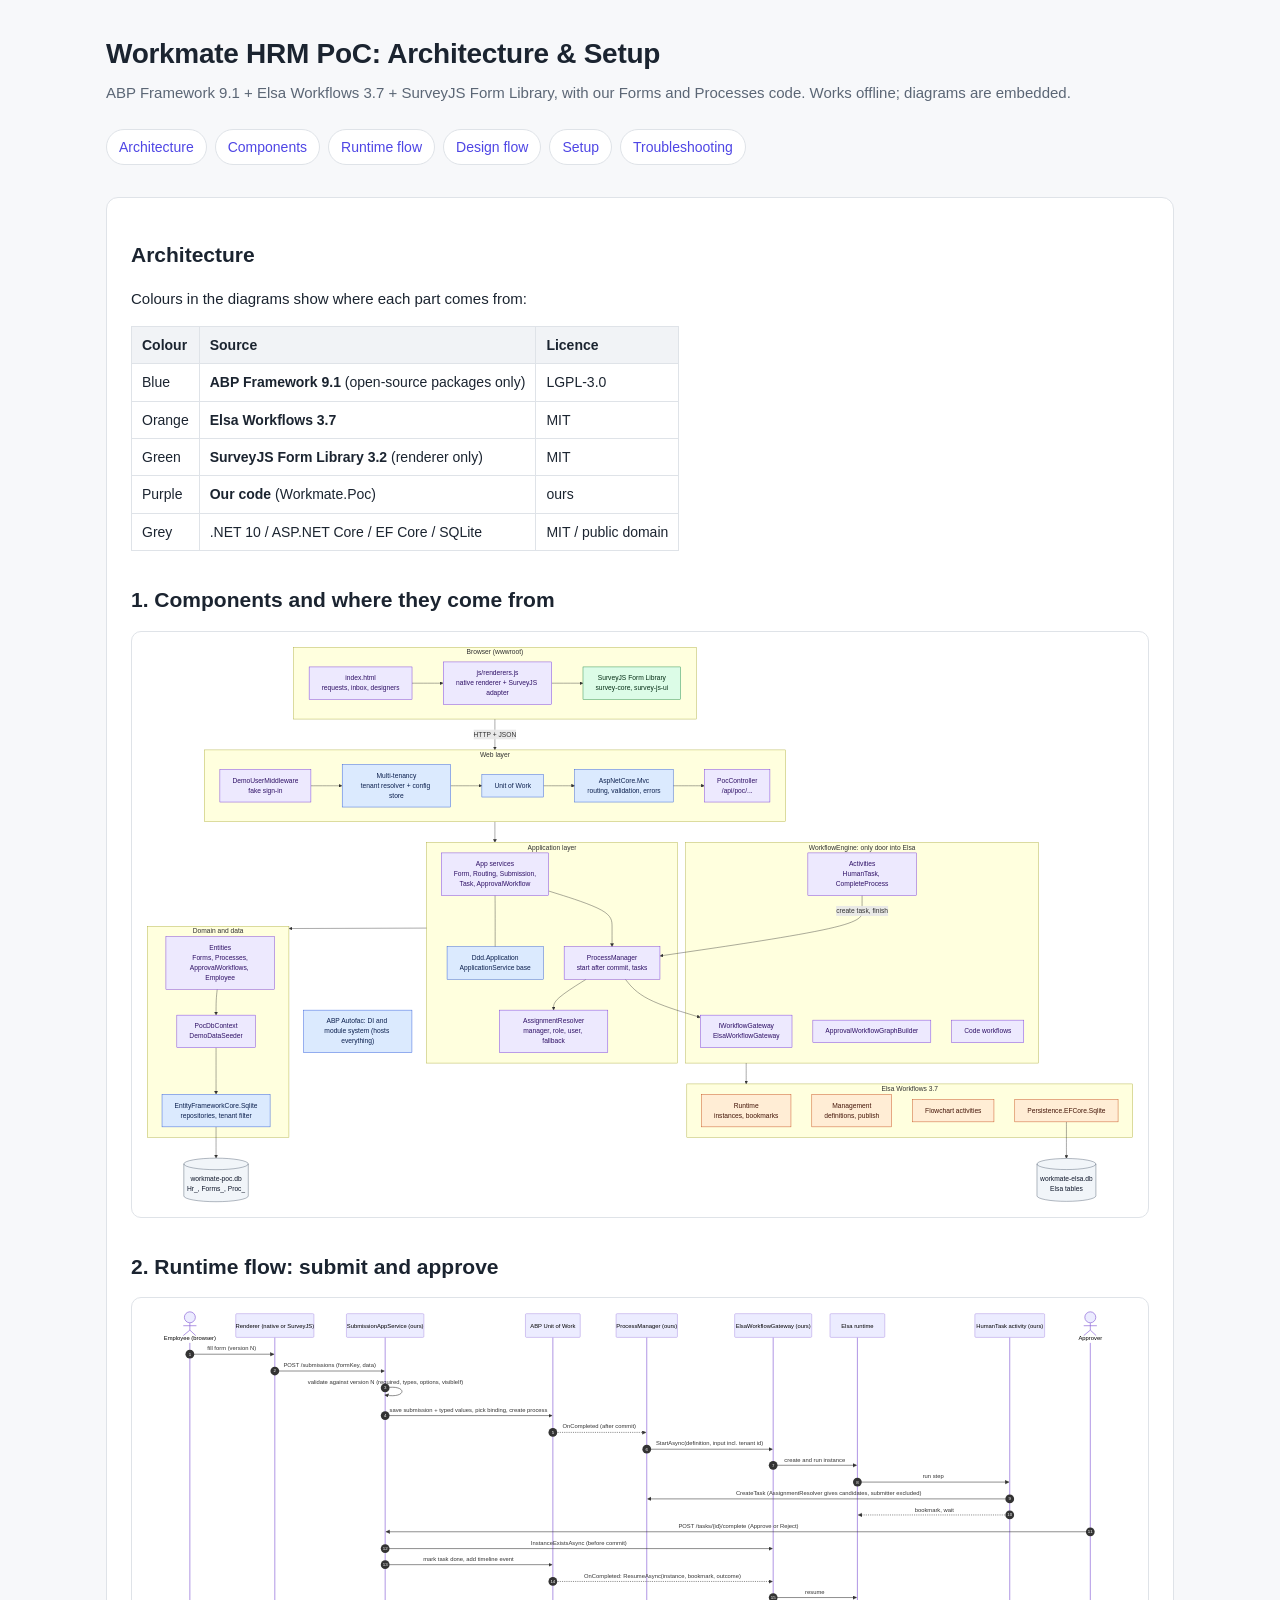
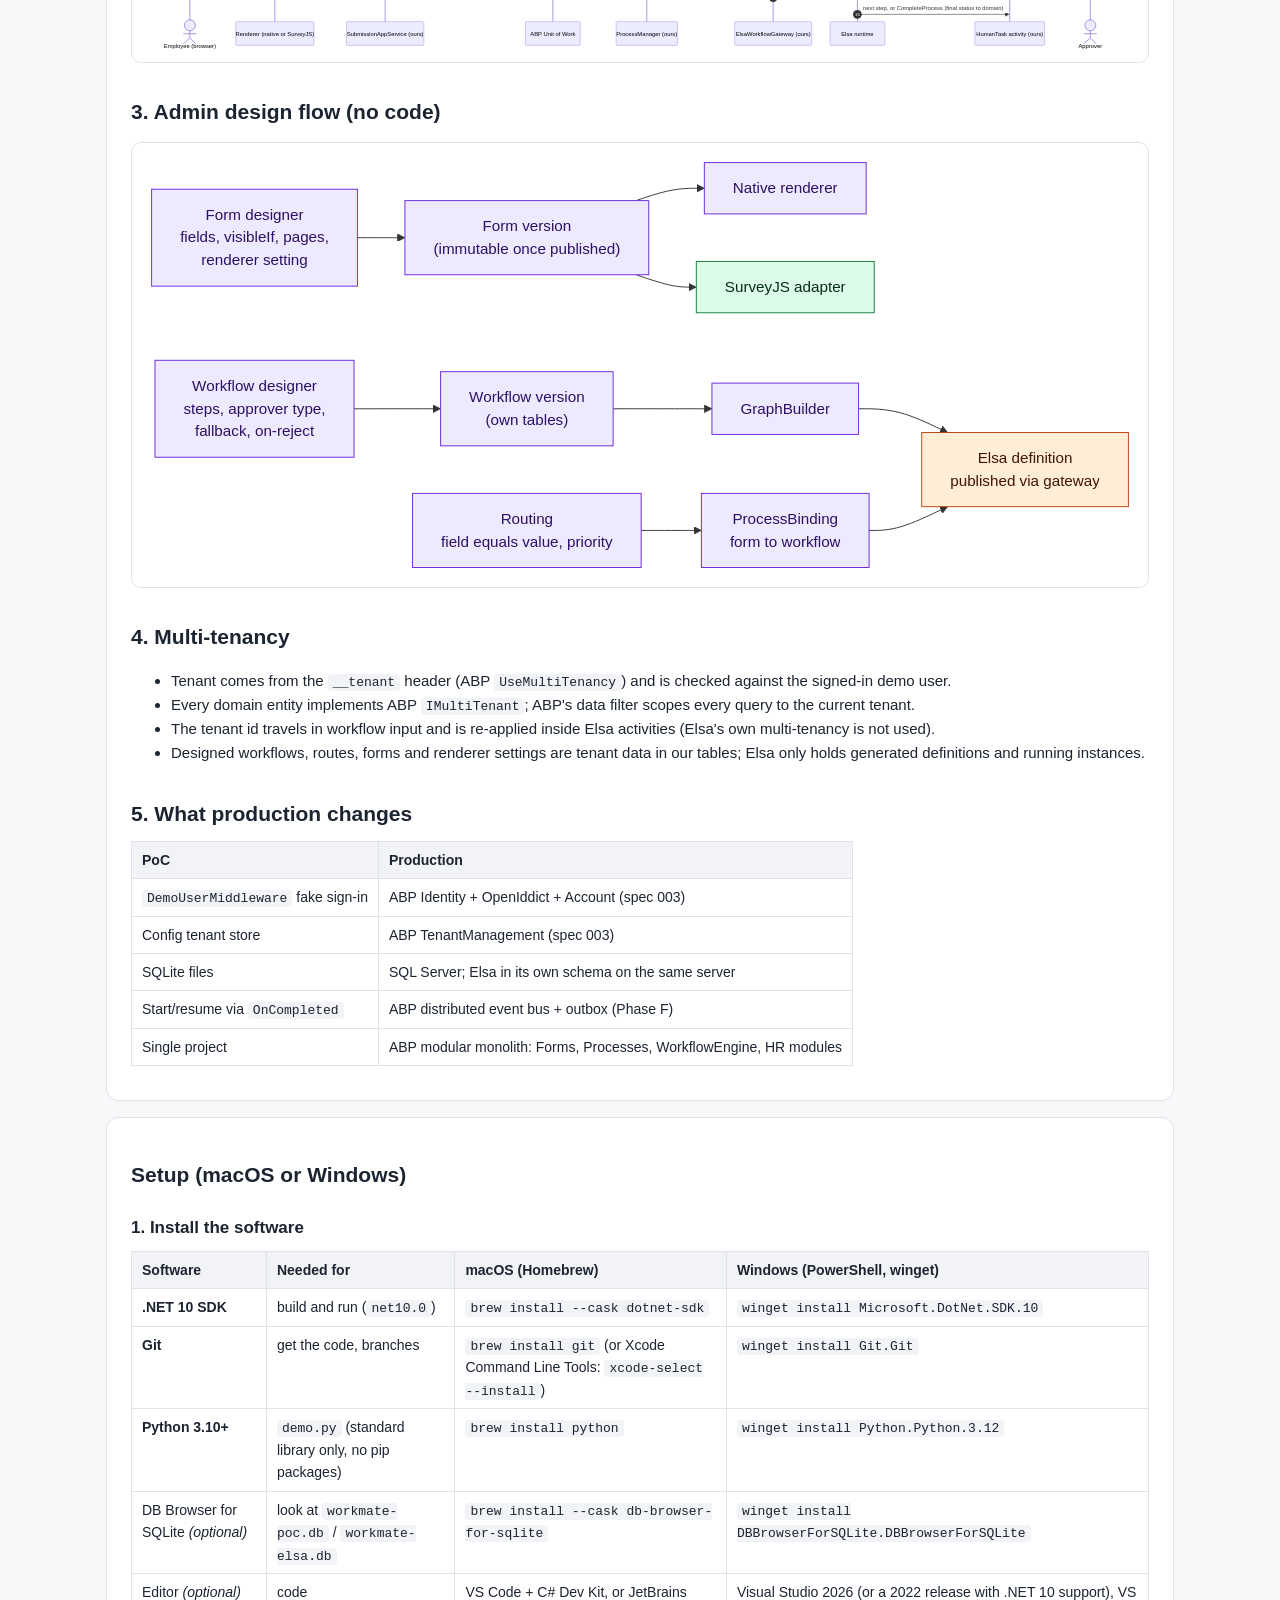
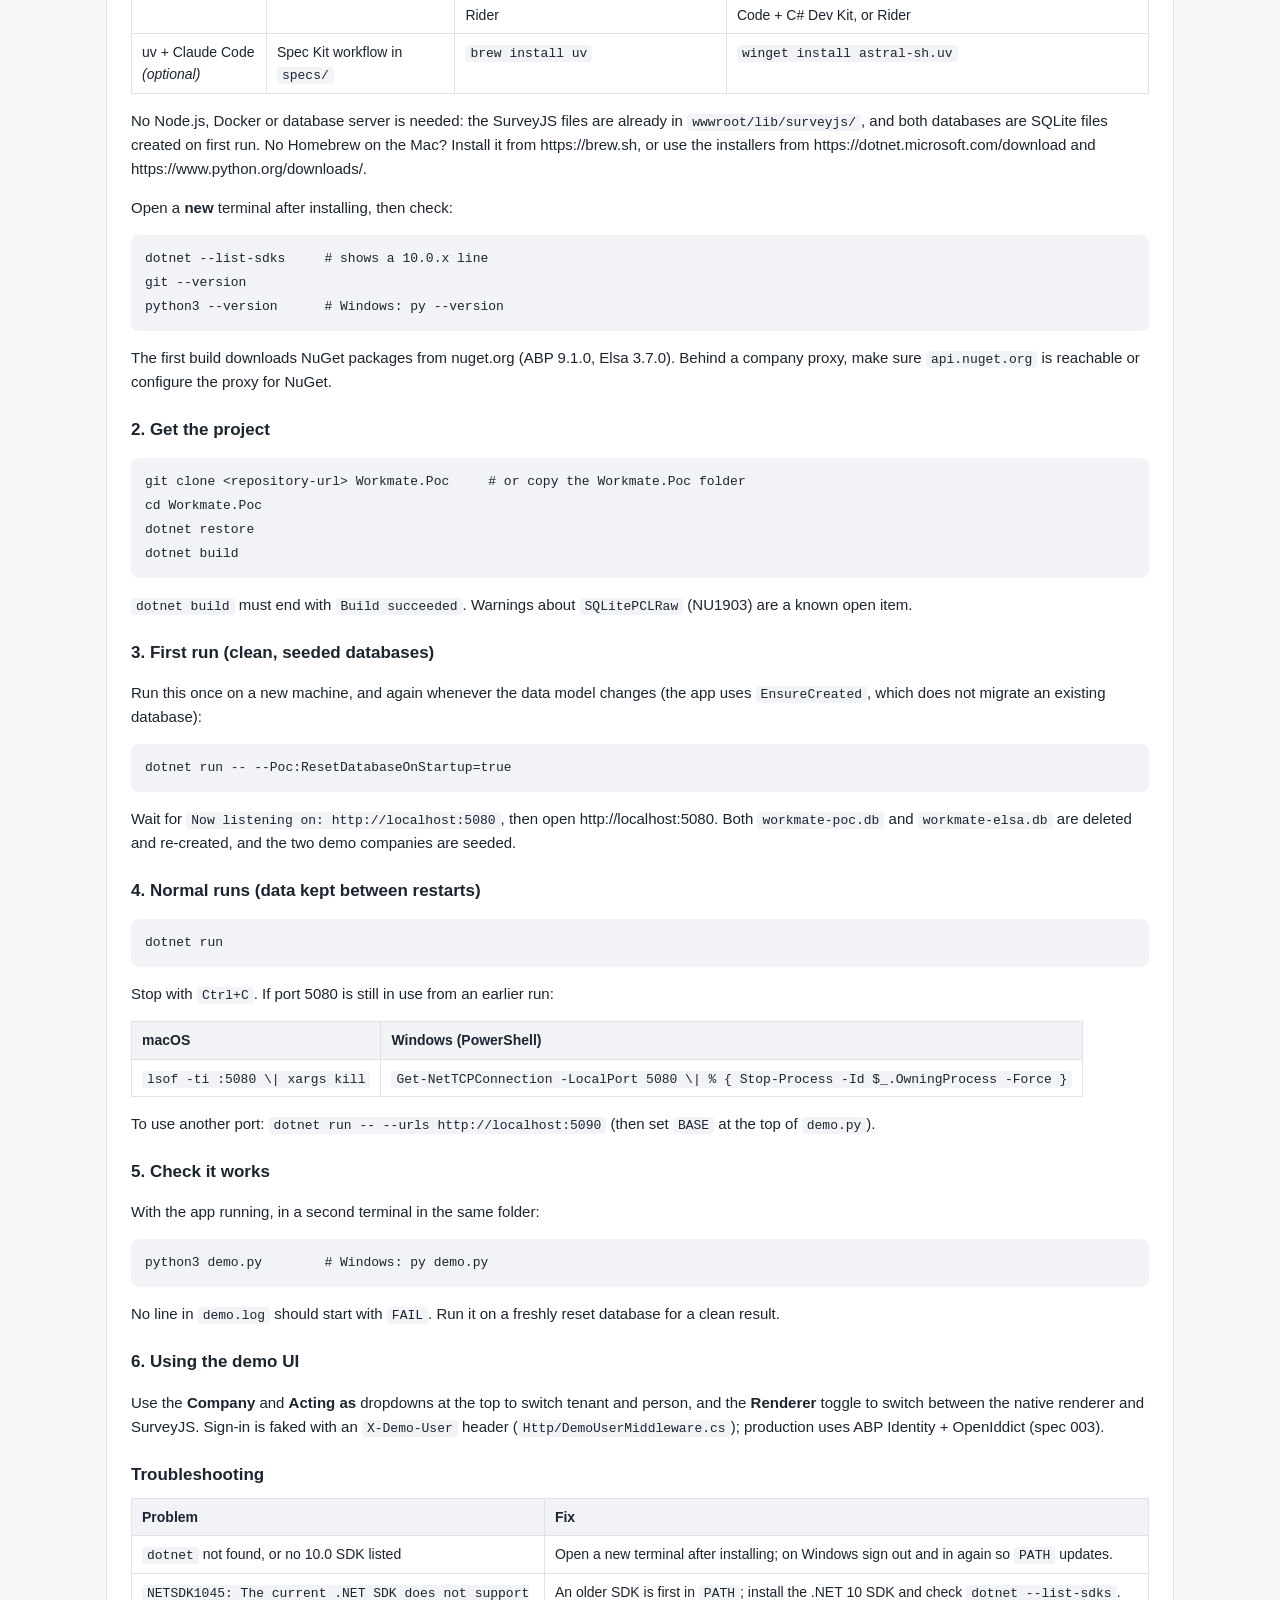
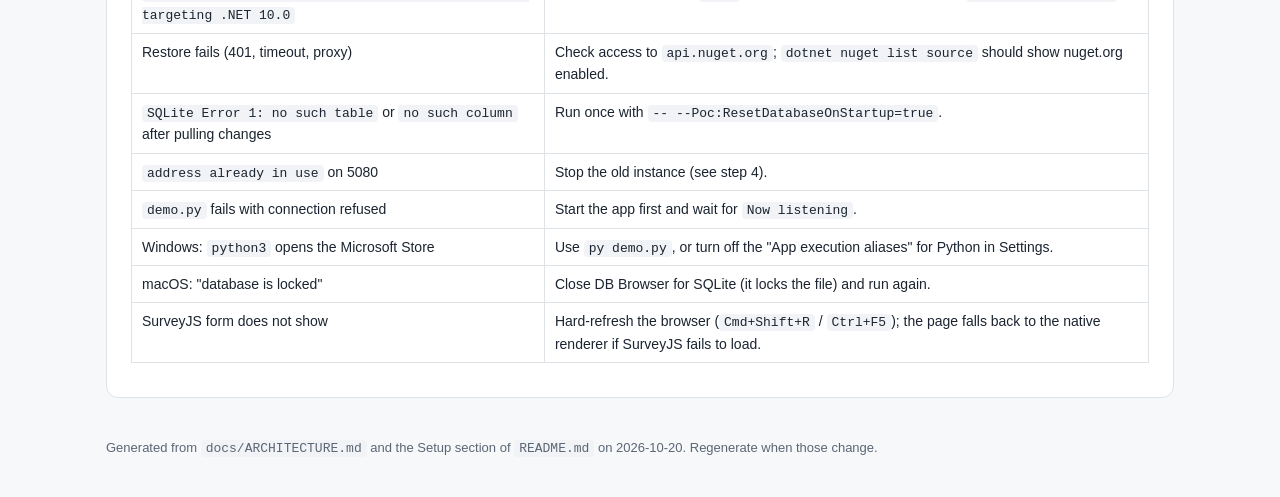
==== docs/architecture.html @ 6670ada2 "docs: redraw architecture diagram as stacked layers, add offline HTML viewer Component diagram in do" ====
<!doctype html>
<html lang="en">
<head>
<meta charset="utf-8">
<meta name="viewport" content="width=device-width, initial-scale=1">
<title>Workmate HRM PoC Architecture</title>
<style>
:root{--bg:#f7f8fa;--card:#ffffff;--ink:#1b2430;--muted:#5b6675;--line:#dfe3e8;--accent:#4f46e5;--code:#f1f3f6}
@media (prefers-color-scheme: dark){:root{--bg:#12151a;--card:#1b2028;--ink:#e6e9ee;--muted:#9aa4b2;--line:#2c333e;--accent:#a5b4fc;--code:#232a35}}
*{box-sizing:border-box}
body{margin:0;background:var(--bg);color:var(--ink);font:15px/1.6 -apple-system,BlinkMacSystemFont,"Segoe UI",Roboto,Helvetica,Arial,sans-serif}
header{padding:32px 16px 8px;max-width:1100px;margin:0 auto}
header h1{margin:0 0 4px;font-size:28px;letter-spacing:-.01em}
header p{margin:0;color:var(--muted)}
nav{max-width:1100px;margin:16px auto 0;padding:0 16px;display:flex;gap:8px;flex-wrap:wrap}
nav a{color:var(--accent);text-decoration:none;border:1px solid var(--line);background:var(--card);padding:6px 12px;border-radius:999px;font-size:14px}
main{max-width:1100px;margin:0 auto;padding:16px}
section{background:var(--card);border:1px solid var(--line);border-radius:12px;padding:8px 24px 24px;margin:16px 0}
h2{font-size:21px;margin:28px 0 8px;padding-top:4px}
h3{font-size:17px;margin:22px 0 6px}
table{border-collapse:collapse;width:100%;margin:10px 0;font-size:14px;display:block;overflow-x:auto}
th,td{border:1px solid var(--line);padding:7px 10px;text-align:left;vertical-align:top}
th{background:var(--code)}
code{background:var(--code);padding:1px 5px;border-radius:4px;font:13px/1.5 ui-monospace,SFMono-Regular,Menlo,Consolas,monospace}
pre{background:var(--code);padding:12px 14px;border-radius:8px;overflow-x:auto}
pre code{padding:0;background:none}
a{color:var(--accent)}
figure.diagram{margin:14px 0;background:#fff;border:1px solid var(--line);border-radius:10px;padding:12px;overflow-x:auto}
figure.diagram svg{display:block;max-width:100%;height:auto;margin:0 auto}
figure.diagram.wide svg{width:1500px!important;max-width:none!important}
.hint{color:var(--muted);font-size:13px;margin:-6px 0 0}
footer{max-width:1100px;margin:0 auto;padding:8px 16px 40px;color:var(--muted);font-size:13px}
@media print{nav{display:none}section{break-inside:auto;border:none}body{background:#fff}}
</style>
</head>
<body>
<header>
<h1>Workmate HRM PoC: Architecture &amp; Setup</h1>
<p>ABP Framework 9.1 + Elsa Workflows 3.7 + SurveyJS Form Library, with our Forms and Processes code. Works offline; diagrams are embedded.</p>
</header>
<nav>
<a href="#arch">Architecture</a>
<a href="#1-components-and-where-they-come-from">Components</a>
<a href="#2-runtime-flow-submit-and-approve">Runtime flow</a>
<a href="#3-admin-design-flow-no-code">Design flow</a>
<a href="#setup">Setup</a>
<a href="#troubleshooting">Troubleshooting</a>
</nav>
<main>
<section id="arch">
<h2>Architecture</h2>
<p>Colours in the diagrams show where each part comes from:</p>
<table>
<thead>
<tr>
<th>Colour</th>
<th>Source</th>
<th>Licence</th>
</tr>
</thead>
<tbody>
<tr>
<td>Blue</td>
<td><strong>ABP Framework 9.1</strong> (open-source packages only)</td>
<td>LGPL-3.0</td>
</tr>
<tr>
<td>Orange</td>
<td><strong>Elsa Workflows 3.7</strong></td>
<td>MIT</td>
</tr>
<tr>
<td>Green</td>
<td><strong>SurveyJS Form Library 3.2</strong> (renderer only)</td>
<td>MIT</td>
</tr>
<tr>
<td>Purple</td>
<td><strong>Our code</strong> (Workmate.Poc)</td>
<td>ours</td>
</tr>
<tr>
<td>Grey</td>
<td>.NET 10 / ASP.NET Core / EF Core / SQLite</td>
<td>MIT / public domain</td>
</tr>
</tbody>
</table>
<h2 id="1-components-and-where-they-come-from">1. Components and where they come from</h2>
<figure class="diagram"><svg id="arch1" width="100%" xmlns="http://www.w3.org/2000/svg" xmlns:xlink="http://www.w3.org/1999/xlink" class="flowchart" style="max-width: 2378.93px; background-color: transparent;" viewBox="0 0 2378.92578125 1345.459716796875" role="graphics-document document" aria-roledescription="flowchart-v2"><style>#arch1{font-family:"trebuchet ms",verdana,arial,sans-serif;font-size:16px;fill:#333;}@keyframes edge-animation-frame{from{stroke-dashoffset:0;}}@keyframes dash{to{stroke-dashoffset:0;}}#arch1 .edge-animation-slow{stroke-dasharray:9,5!important;stroke-dashoffset:900;animation:dash 50s linear infinite;stroke-linecap:round;}#arch1 .edge-animation-fast{stroke-dasharray:9,5!important;stroke-dashoffset:900;animation:dash 20s linear infinite;stroke-linecap:round;}#arch1 .error-icon{fill:#552222;}#arch1 .error-text{fill:#552222;stroke:#552222;}#arch1 .edge-thickness-normal{stroke-width:1px;}#arch1 .edge-thickness-thick{stroke-width:3.5px;}#arch1 .edge-pattern-solid{stroke-dasharray:0;}#arch1 .edge-thickness-invisible{stroke-width:0;fill:none;}#arch1 .edge-pattern-dashed{stroke-dasharray:3;}#arch1 .edge-pattern-dotted{stroke-dasharray:2;}#arch1 .marker{fill:#333333;stroke:#333333;}#arch1 .marker.cross{stroke:#333333;}#arch1 svg{font-family:"trebuchet ms",verdana,arial,sans-serif;font-size:16px;}#arch1 p{margin:0;}#arch1 .label{font-family:"trebuchet ms",verdana,arial,sans-serif;color:#333;}#arch1 .cluster-label text{fill:#333;}#arch1 .cluster-label span{color:#333;}#arch1 .cluster-label span p{background-color:transparent;}#arch1 .label text,#arch1 span{fill:#333;color:#333;}#arch1 .node rect,#arch1 .node circle,#arch1 .node ellipse,#arch1 .node polygon,#arch1 .node path{fill:#ECECFF;stroke:#9370DB;stroke-width:1px;}#arch1 .rough-node .label text,#arch1 .node .label text,#arch1 .image-shape .label,#arch1 .icon-shape .label{text-anchor:middle;}#arch1 .node .katex path{fill:#000;stroke:#000;stroke-width:1px;}#arch1 .rough-node .label,#arch1 .node .label,#arch1 .image-shape .label,#arch1 .icon-shape .label{text-align:center;}#arch1 .node.clickable{cursor:pointer;}#arch1 .root .anchor path{fill:#333333!important;stroke-width:0;stroke:#333333;}#arch1 .arrowheadPath{fill:#333333;}#arch1 .edgePaths .path{stroke:#333333;stroke-width:1px;}#arch1 .flowchart-link{stroke:#333333;fill:none;}#arch1 .edgeLabel{background-color:rgba(232,232,232, 0.8);text-align:center;}#arch1 .edgeLabel p{background-color:rgba(232,232,232, 0.8);}#arch1 .edgeLabel rect{opacity:0.5;background-color:rgba(232,232,232, 0.8);fill:rgba(232,232,232, 0.8);}#arch1 .labelBkg{background-color:rgba(232, 232, 232, 0.5);}#arch1 .cluster rect{fill:#ffffde;stroke:#aaaa33;stroke-width:1px;}#arch1 .cluster text{fill:#333;}#arch1 .cluster span{color:#333;}#arch1 .node .collapsed-indicator{fill:#aaaa33;stroke:none;opacity:0.6;}#arch1 .node .collapsed-separator{stroke:#aaaa33;stroke-width:0.75px;}#arch1 div.mermaidTooltip{position:absolute;text-align:center;max-width:200px;padding:2px;font-family:"trebuchet ms",verdana,arial,sans-serif;font-size:12px;background:hsl(80, 100%, 96.2745098039%);border:1px solid #aaaa33;border-radius:2px;pointer-events:none;z-index:100;}#arch1 .flowchartTitleText{text-anchor:middle;font-size:18px;fill:#333;}#arch1 rect.text{fill:none;stroke-width:0;}#arch1 .icon-shape,#arch1 .image-shape{background-color:rgba(232,232,232, 0.8);text-align:center;}#arch1 .icon-shape p,#arch1 .image-shape p{background-color:rgba(232,232,232, 0.8);padding:2px;}#arch1 .icon-shape .label rect,#arch1 .image-shape .label rect{opacity:0.5;background-color:rgba(232,232,232, 0.8);fill:rgba(232,232,232, 0.8);}#arch1 .label-icon{display:inline-block;height:1em;overflow:visible;vertical-align:-0.125em;}#arch1 .node .label-icon path{fill:currentColor;stroke:revert;stroke-width:revert;}#arch1 .node .neo-node{stroke:#9370DB;}#arch1 [data-look="neo"].node rect,#arch1 [data-look="neo"].cluster rect,#arch1 [data-look="neo"].node polygon{stroke:#9370DB;filter:drop-shadow(1px 2px 2px rgba(185, 185, 185, 1));}#arch1 [data-look="neo"].swimlane.cluster rect{filter:none;}#arch1 [data-look="neo"].node path{stroke:#9370DB;stroke-width:1px;}#arch1 [data-look="neo"].node .outer-path{filter:drop-shadow(1px 2px 2px rgba(185, 185, 185, 1));}#arch1 [data-look="neo"].node .neo-line path{stroke:#9370DB;filter:none;}#arch1 [data-look="neo"].node circle{stroke:#9370DB;filter:drop-shadow(1px 2px 2px rgba(185, 185, 185, 1));}#arch1 [data-look="neo"].node circle .state-start{fill:#000000;}#arch1 [data-look="neo"].icon-shape .icon{fill:#9370DB;filter:drop-shadow(1px 2px 2px rgba(185, 185, 185, 1));}#arch1 [data-look="neo"].icon-shape .icon-neo path{stroke:#9370DB;filter:drop-shadow(1px 2px 2px rgba(185, 185, 185, 1));}#arch1 :root{--mermaid-font-family:"trebuchet ms",verdana,arial,sans-serif;}#arch1 .abp&gt;*{fill:rgb(219, 234, 254)!important;stroke:rgb(29, 78, 216)!important;color:rgb(11, 31, 77)!important;}#arch1 .abp span{fill:rgb(219, 234, 254)!important;stroke:rgb(29, 78, 216)!important;color:rgb(11, 31, 77)!important;}#arch1 .abp tspan{fill:rgb(11, 31, 77)!important;}#arch1 .elsa&gt;*{fill:rgb(255, 237, 213)!important;stroke:rgb(194, 65, 12)!important;color:rgb(67, 20, 7)!important;}#arch1 .elsa span{fill:rgb(255, 237, 213)!important;stroke:rgb(194, 65, 12)!important;color:rgb(67, 20, 7)!important;}#arch1 .elsa tspan{fill:rgb(67, 20, 7)!important;}#arch1 .survey&gt;*{fill:rgb(220, 252, 231)!important;stroke:rgb(21, 128, 61)!important;color:rgb(5, 46, 22)!important;}#arch1 .survey span{fill:rgb(220, 252, 231)!important;stroke:rgb(21, 128, 61)!important;color:rgb(5, 46, 22)!important;}#arch1 .survey tspan{fill:rgb(5, 46, 22)!important;}#arch1 .ours&gt;*{fill:rgb(237, 233, 254)!important;stroke:rgb(109, 40, 217)!important;color:rgb(46, 16, 101)!important;}#arch1 .ours span{fill:rgb(237, 233, 254)!important;stroke:rgb(109, 40, 217)!important;color:rgb(46, 16, 101)!important;}#arch1 .ours tspan{fill:rgb(46, 16, 101)!important;}#arch1 .base&gt;*{fill:rgb(241, 245, 249)!important;stroke:rgb(71, 85, 105)!important;color:rgb(15, 23, 42)!important;}#arch1 .base span{fill:rgb(241, 245, 249)!important;stroke:rgb(71, 85, 105)!important;color:rgb(15, 23, 42)!important;}#arch1 .base tspan{fill:rgb(15, 23, 42)!important;}</style><g><marker id="arch1_flowchart-v2-pointEnd" class="marker flowchart-v2" viewBox="0 0 10 10" refX="5" refY="5" markerUnits="userSpaceOnUse" markerWidth="8" markerHeight="8" orient="auto"><path d="M 0 0 L 10 5 L 0 10 z" class="arrowMarkerPath" style="stroke-width: 1; stroke-dasharray: 1, 0;"/></marker><marker id="arch1_flowchart-v2-pointStart" class="marker flowchart-v2" viewBox="0 0 10 10" refX="4.5" refY="5" markerUnits="userSpaceOnUse" markerWidth="8" markerHeight="8" orient="auto"><path d="M 0 5 L 10 10 L 10 0 z" class="arrowMarkerPath" style="stroke-width: 1; stroke-dasharray: 1, 0;"/></marker><marker id="arch1_flowchart-v2-pointEnd-margin" class="marker flowchart-v2" viewBox="0 0 11.5 14" refX="11.5" refY="7" markerUnits="userSpaceOnUse" markerWidth="10.5" markerHeight="14" orient="auto"><path d="M 0 0 L 11.5 7 L 0 14 z" class="arrowMarkerPath" style="stroke-width: 0; stroke-dasharray: 1, 0;"/></marker><marker id="arch1_flowchart-v2-pointStart-margin" class="marker flowchart-v2" viewBox="0 0 11.5 14" refX="1" refY="7" markerUnits="userSpaceOnUse" markerWidth="11.5" markerHeight="14" orient="auto"><polygon points="0,7 11.5,14 11.5,0" class="arrowMarkerPath" style="stroke-width: 0; stroke-dasharray: 1, 0;"/></marker><marker id="arch1_flowchart-v2-circleEnd" class="marker flowchart-v2" viewBox="0 0 10 10" refX="11" refY="5" markerUnits="userSpaceOnUse" markerWidth="11" markerHeight="11" orient="auto"><circle cx="5" cy="5" r="5" class="arrowMarkerPath" style="stroke-width: 1; stroke-dasharray: 1, 0;"/></marker><marker id="arch1_flowchart-v2-circleStart" class="marker flowchart-v2" viewBox="0 0 10 10" refX="-1" refY="5" markerUnits="userSpaceOnUse" markerWidth="11" markerHeight="11" orient="auto"><circle cx="5" cy="5" r="5" class="arrowMarkerPath" style="stroke-width: 1; stroke-dasharray: 1, 0;"/></marker><marker id="arch1_flowchart-v2-circleEnd-margin" class="marker flowchart-v2" viewBox="0 0 10 10" refY="5" refX="12.25" markerUnits="userSpaceOnUse" markerWidth="14" markerHeight="14" orient="auto"><circle cx="5" cy="5" r="5" class="arrowMarkerPath" style="stroke-width: 0; stroke-dasharray: 1, 0;"/></marker><marker id="arch1_flowchart-v2-circleStart-margin" class="marker flowchart-v2" viewBox="0 0 10 10" refX="-2" refY="5" markerUnits="userSpaceOnUse" markerWidth="14" markerHeight="14" orient="auto"><circle cx="5" cy="5" r="5" class="arrowMarkerPath" style="stroke-width: 0; stroke-dasharray: 1, 0;"/></marker><marker id="arch1_flowchart-v2-crossEnd" class="marker cross flowchart-v2" viewBox="0 0 11 11" refX="12" refY="5.2" markerUnits="userSpaceOnUse" markerWidth="11" markerHeight="11" orient="auto"><path d="M 1,1 l 9,9 M 10,1 l -9,9" class="arrowMarkerPath" style="stroke-width: 2; stroke-dasharray: 1, 0;"/></marker><marker id="arch1_flowchart-v2-crossStart" class="marker cross flowchart-v2" viewBox="0 0 11 11" refX="-1" refY="5.2" markerUnits="userSpaceOnUse" markerWidth="11" markerHeight="11" orient="auto"><path d="M 1,1 l 9,9 M 10,1 l -9,9" class="arrowMarkerPath" style="stroke-width: 2; stroke-dasharray: 1, 0;"/></marker><marker id="arch1_flowchart-v2-crossEnd-margin" class="marker cross flowchart-v2" viewBox="0 0 15 15" refX="17.7" refY="7.5" markerUnits="userSpaceOnUse" markerWidth="12" markerHeight="12" orient="auto"><path d="M 1,1 L 14,14 M 1,14 L 14,1" class="arrowMarkerPath" style="stroke-width: 2.5;"/></marker><marker id="arch1_flowchart-v2-crossStart-margin" class="marker cross flowchart-v2" viewBox="0 0 15 15" refX="-3.5" refY="7.5" markerUnits="userSpaceOnUse" markerWidth="12" markerHeight="12" orient="auto"><path d="M 1,1 L 14,14 M 1,14 L 14,1" class="arrowMarkerPath" style="stroke-width: 2.5; stroke-dasharray: 1, 0;"/></marker><g class="root"><g class="clusters"><g class="cluster" id="arch1-Data" data-look="classic"><rect style="" x="8" y="677" width="339.5546875" height="506"/><g class="cluster-label" transform="translate(116.84765625, 677)"><foreignObject width="121.859375" height="24"><div xmlns="http://www.w3.org/1999/xhtml" style="display: table-cell; white-space: nowrap; line-height: 1.5;"><span class="nodeLabel"><p>Domain and data</p></span></div></foreignObject></g></g><g class="cluster" id="arch1-Elsa" data-look="classic"><rect style="" x="1301.75390625" y="1055" width="1069.171875" height="128"/><g class="cluster-label" transform="translate(1768.46484375, 1055)"><foreignObject width="135.75" height="24"><div xmlns="http://www.w3.org/1999/xhtml" style="display: table-cell; white-space: nowrap; line-height: 1.5;"><span class="nodeLabel"><p>Elsa Workflows 3.7</p></span></div></foreignObject></g></g><g class="cluster" id="arch1-WE" data-look="classic"><rect style="" x="1299.23828125" y="476" width="845.625" height="529"/><g class="cluster-label" transform="translate(1594.12890625, 476)"><foreignObject width="255.84375" height="24"><div xmlns="http://www.w3.org/1999/xhtml" style="display: table-cell; white-space: nowrap; line-height: 1.5;"><span class="nodeLabel"><p>WorkflowEngine: only door into Elsa</p></span></div></foreignObject></g></g><g class="cluster" id="arch1-App" data-look="classic"><rect style="" x="677.5546875" y="476" width="601.68359375" height="529"/><g class="cluster-label" transform="translate(919.693359375, 476)"><foreignObject width="117.40625" height="24"><div xmlns="http://www.w3.org/1999/xhtml" style="display: table-cell; white-space: nowrap; line-height: 1.5;"><span class="nodeLabel"><p>Application layer</p></span></div></foreignObject></g></g></g><g class="edgePaths"><path d="M841.872,603L841.917,609.167C841.963,615.333,842.054,627.667,842.099,640C842.145,652.333,842.145,664.667,842.145,679C842.145,693.333,842.145,709.667,842.145,717.833L842.145,726" id="arch1-L_AS_APPB_0" class="edge-thickness-normal edge-pattern-solid edge-thickness-normal edge-pattern-solid flowchart-link" style=";" data-edge="true" data-et="edge" data-id="L_AS_APPB_0" data-points="W3sieCI6ODQxLjg3MTg5Mjc1NTY4MTksInkiOjYwM30seyJ4Ijo4NDIuMTQ0NTMxMjUsInkiOjY0MH0seyJ4Ijo4NDIuMTQ0NTMxMjUsInkiOjY3N30seyJ4Ijo4NDIuMTQ0NTMxMjUsInkiOjcyNn1d" data-look="classic"/><path d="M970.199,592.315L995.572,600.262C1020.944,608.21,1071.689,624.105,1097.061,638.219C1122.434,652.333,1122.434,664.667,1122.434,678.333C1122.434,692,1122.434,707,1122.434,714.5L1122.434,722" id="arch1-L_AS_PM_0" class="edge-thickness-normal edge-pattern-solid edge-thickness-normal edge-pattern-solid flowchart-link" style=";" data-edge="true" data-et="edge" data-id="L_AS_PM_0" data-points="W3sieCI6OTcwLjE5OTIxODc1LCJ5Ijo1OTIuMzE0NTcxNzQ2Mzg0OX0seyJ4IjoxMTIyLjQzMzU5Mzc1LCJ5Ijo2NDB9LHsieCI6MTEyMi40MzM1OTM3NSwieSI6Njc3fSx7IngiOjExMjIuNDMzNTkzNzUsInkiOjcyNn1d" data-look="classic" marker-end="url(#arch1_flowchart-v2-pointEnd)"/><path d="M1060.324,804L1047.318,812.167C1034.312,820.333,1008.301,836.667,995.295,848.333C982.289,860,982.289,867,982.289,870.5L982.289,874" id="arch1-L_PM_AR_0" class="edge-thickness-normal edge-pattern-solid edge-thickness-normal edge-pattern-solid flowchart-link" style=";" data-edge="true" data-et="edge" data-id="L_PM_AR_0" data-points="W3sieCI6MTA2MC4zMjQwODU1ODIzODYzLCJ5Ijo4MDR9LHsieCI6OTgyLjI4OTA2MjUsInkiOjg1M30seyJ4Ijo5ODIuMjg5MDYyNSwieSI6ODc4fV0=" data-look="classic" marker-end="url(#arch1_flowchart-v2-pointEnd)"/><path d="M175.566,828L175.104,832.167C174.642,836.333,173.717,844.667,173.255,854.333C172.793,864,172.793,875,172.793,880.5L172.793,886" id="arch1-L_DOM_DBC_0" class="edge-thickness-normal edge-pattern-solid edge-thickness-normal edge-pattern-solid flowchart-link" style=";" data-edge="true" data-et="edge" data-id="L_DOM_DBC_0" data-points="W3sieCI6MTc1LjU2NjE4NDMwMzk3NzI4LCJ5Ijo4Mjh9LHsieCI6MTcyLjc5Mjk2ODc1LCJ5Ijo4NTN9LHsieCI6MTcyLjc5Mjk2ODc1LCJ5Ijo4OTB9XQ==" data-look="classic" marker-end="url(#arch1_flowchart-v2-pointEnd)"/><path d="M172.793,968L172.793,974.167C172.793,980.333,172.793,992.667,172.793,1003C172.793,1013.333,172.793,1021.667,172.793,1030C172.793,1038.333,172.793,1046.667,172.793,1054.333C172.793,1062,172.793,1069,172.793,1072.5L172.793,1076" id="arch1-L_DBC_EFA_0" class="edge-thickness-normal edge-pattern-solid edge-thickness-normal edge-pattern-solid flowchart-link" style=";" data-edge="true" data-et="edge" data-id="L_DBC_EFA_0" data-points="W3sieCI6MTcyLjc5Mjk2ODc1LCJ5Ijo5Njh9LHsieCI6MTcyLjc5Mjk2ODc1LCJ5IjoxMDA1fSx7IngiOjE3Mi43OTI5Njg3NSwieSI6MTAzMH0seyJ4IjoxNzIuNzkyOTY4NzUsInkiOjEwNTV9LHsieCI6MTcyLjc5Mjk2ODc1LCJ5IjoxMDgwfV0=" data-look="classic" marker-end="url(#arch1_flowchart-v2-pointEnd)"/><path d="M1154.277,804L1160.945,812.167C1167.613,820.333,1180.949,836.667,1210.305,851.735C1239.661,866.803,1285.036,880.606,1307.724,887.508L1330.411,894.41" id="arch1-L_PM_GW_0" class="edge-thickness-normal edge-pattern-solid edge-thickness-normal edge-pattern-solid flowchart-link" style=";" data-edge="true" data-et="edge" data-id="L_PM_GW_0" data-points="W3sieCI6MTE1NC4yNzY4OTk4NTc5NTQ1LCJ5Ijo4MDR9LHsieCI6MTE5NC4yODUxNTYyNSwieSI6ODUzfSx7IngiOjEzMzQuMjM4MjgxMjUsInkiOjg5NS41NzM2ODg5ODMzOTUzfV0=" data-look="classic" marker-end="url(#arch1_flowchart-v2-pointEnd)"/><path d="M1722.051,603L1722.051,609.167C1722.051,615.333,1722.051,627.667,1722.051,640C1722.051,652.333,1722.051,664.667,1641.925,682.593C1561.8,700.519,1401.549,724.037,1321.423,735.796L1241.297,747.556" id="arch1-L_ACT_PM_0" class="edge-thickness-normal edge-pattern-solid edge-thickness-normal edge-pattern-solid flowchart-link" style=";" data-edge="true" data-et="edge" data-id="L_ACT_PM_0" data-points="W3sieCI6MTcyMi4wNTA3ODEyNSwieSI6NjAzfSx7IngiOjE3MjIuMDUwNzgxMjUsInkiOjY0MH0seyJ4IjoxNzIyLjA1MDc4MTI1LCJ5Ijo2Nzd9LHsieCI6MTIzNy4zMzk4NDM3NSwieSI6NzQ4LjEzNjMyMzk1NjY5MTJ9XQ==" data-look="classic" marker-end="url(#arch1_flowchart-v2-pointEnd)"/><path d="M172.793,1158L172.793,1162.167C172.793,1166.333,172.793,1174.667,172.793,1183C172.793,1191.333,172.793,1199.667,172.793,1207.333C172.793,1215,172.793,1222,172.793,1225.5L172.793,1229" id="arch1-L_EFA_DB1_0" class="edge-thickness-normal edge-pattern-solid edge-thickness-normal edge-pattern-solid flowchart-link" style=";" data-edge="true" data-et="edge" data-id="L_EFA_DB1_0" data-points="W3sieCI6MTcyLjc5Mjk2ODc1LCJ5IjoxMTU4fSx7IngiOjE3Mi43OTI5Njg3NSwieSI6MTE4M30seyJ4IjoxNzIuNzkyOTY4NzUsInkiOjEyMDh9LHsieCI6MTcyLjc5Mjk2ODc1LCJ5IjoxMjMzfV0=" data-look="classic" marker-end="url(#arch1_flowchart-v2-pointEnd)"/><path d="M2212.105,1146L2212.105,1152.167C2212.105,1158.333,2212.105,1170.667,2212.105,1181C2212.105,1191.333,2212.105,1199.667,2212.105,1207.472C2212.105,1215.278,2212.105,1222.556,2212.105,1226.195L2212.105,1229.833" id="arch1-L_EP_DB2_0" class="edge-thickness-normal edge-pattern-solid edge-thickness-normal edge-pattern-solid flowchart-link" style=";" data-edge="true" data-et="edge" data-id="L_EP_DB2_0" data-points="W3sieCI6MjIxMi4xMDU0Njg3NSwieSI6MTE0Nn0seyJ4IjoyMjEyLjEwNTQ2ODc1LCJ5IjoxMTgzfSx7IngiOjIyMTIuMTA1NDY4NzUsInkiOjEyMDh9LHsieCI6MjIxMi4xMDU0Njg3NSwieSI6MTIzMy44MzM0MDA3MjYzMTg0fV0=" data-look="classic" marker-end="url(#arch1_flowchart-v2-pointEnd)"/><path d="M841.496,180L841.496,186.167C841.496,192.333,841.496,204.667,841.496,216.333C841.496,228,841.496,239,841.496,244.5L841.496,250" id="arch1-L_Browser_Web_0" class="edge-thickness-normal edge-pattern-solid edge-thickness-normal edge-pattern-solid flowchart-link" style=";" data-edge="true" data-et="edge" data-id="L_Browser_Web_0" data-points="W3sieCI6ODQxLjQ5NjA5Mzc1LCJ5IjoxODB9LHsieCI6ODQxLjQ5NjA5Mzc1LCJ5IjoyMTd9LHsieCI6ODQxLjQ5NjA5Mzc1LCJ5IjoyNTR9XQ==" data-look="classic" marker-end="url(#arch1_flowchart-v2-pointEnd)"/><path d="M841.496,426L841.496,430.167C841.496,434.333,841.496,442.667,841.496,450.333C841.496,458,841.496,465,841.496,468.5L841.496,472" id="arch1-L_Web_App_0" class="edge-thickness-normal edge-pattern-solid edge-thickness-normal edge-pattern-solid flowchart-link" style=";" data-edge="true" data-et="edge" data-id="L_Web_App_0" data-points="W3sieCI6ODQxLjQ5NjA5Mzc1LCJ5Ijo0MjZ9LHsieCI6ODQxLjQ5NjA5Mzc1LCJ5Ijo0NTF9LHsieCI6ODQxLjQ5NjA5Mzc1LCJ5Ijo0NzZ9LHsieCI6ODQxLjQ5NjA5Mzc1LCJ5Ijo1MDF9XQ==" data-look="classic" marker-end="url(#arch1_flowchart-v2-pointEnd)"/><path d="M677.555,681.274L351.555,682.324" id="arch1-L_App_Data_0" class="edge-thickness-normal edge-pattern-solid edge-thickness-normal edge-pattern-solid flowchart-link" style=";" data-edge="true" data-et="edge" data-id="L_App_Data_0" data-points="W3sieCI6Njc3LjU1NDY4NzUsInkiOjYwMi4yODU5MTcwOTAwMjZ9LHsieCI6NzU5LjY0NDUzMTI1LCJ5Ijo2NDB9LHsieCI6NzU5LjY0NDUzMTI1LCJ5Ijo2Nzd9LHsieCI6MzQ3LjU1NDY4NzUsInkiOjg1Ni4xNzk2MDA5NjEzNDQ4fV0=" data-look="classic" marker-end="url(#arch1_flowchart-v2-pointEnd)"/><path d="M1444.121,1005L1444.121,1009.167C1444.121,1013.333,1444.121,1021.667,1444.121,1029.333C1444.121,1037,1444.121,1044,1444.121,1047.5L1444.121,1051" id="arch1-L_WE_Elsa_0" class="edge-thickness-normal edge-pattern-solid edge-thickness-normal edge-pattern-solid flowchart-link" style=";" data-edge="true" data-et="edge" data-id="L_WE_Elsa_0" data-points="W3sieCI6MTQ0NC4xMjEwOTM3NSwieSI6MTAwNX0seyJ4IjoxNDQ0LjEyMTA5Mzc1LCJ5IjoxMDA1fSx7IngiOjE0NDQuMTIxMDkzNzUsInkiOjEwMzB9LHsieCI6MTQ0NC4xMjEwOTM3NSwieSI6MTA1NX0seyJ4IjoxNDQ0LjEyMTA5Mzc1LCJ5IjoxMDU1fV0=" data-look="classic" marker-end="url(#arch1_flowchart-v2-pointEnd)"/><path d="M347.555,863.34L382.555,890.596" id="arch1-L_Data_DI_0" class="edge-thickness-invisible edge-pattern-solid" style=";" data-edge="true" data-et="edge" data-id="L_Data_DI_0" data-points="W3sieCI6MzQ3LjU1NDY4NzUsInkiOjc2MS4zNTE5OTU1NjU0MTAyfSx7IngiOjI1NS4yOTI5Njg3NSwieSI6ODUzfSx7IngiOjM4Mi41NTQ2ODc1LCJ5Ijo4OTAuNTk1NTI5ODQ0MDYwOH1d" data-look="classic"/></g><g class="edgeLabels"><g class="edgeLabel"><g class="label" data-id="L_AS_APPB_0" transform="translate(0, 0)"><foreignObject width="0" height="0"><div xmlns="http://www.w3.org/1999/xhtml" class="labelBkg" style="display: table-cell; white-space: nowrap; line-height: 1.5; max-width: 200px; text-align: center;"><span class="edgeLabel"></span></div></foreignObject></g></g><g class="edgeLabel"><g class="label" data-id="L_AS_PM_0" transform="translate(0, 0)"><foreignObject width="0" height="0"><div xmlns="http://www.w3.org/1999/xhtml" class="labelBkg" style="display: table-cell; white-space: nowrap; line-height: 1.5; max-width: 200px; text-align: center;"><span class="edgeLabel"></span></div></foreignObject></g></g><g class="edgeLabel"><g class="label" data-id="L_PM_AR_0" transform="translate(0, 0)"><foreignObject width="0" height="0"><div xmlns="http://www.w3.org/1999/xhtml" class="labelBkg" style="display: table-cell; white-space: nowrap; line-height: 1.5; max-width: 200px; text-align: center;"><span class="edgeLabel"></span></div></foreignObject></g></g><g class="edgeLabel"><g class="label" data-id="L_DOM_DBC_0" transform="translate(0, 0)"><foreignObject width="0" height="0"><div xmlns="http://www.w3.org/1999/xhtml" class="labelBkg" style="display: table-cell; white-space: nowrap; line-height: 1.5; max-width: 200px; text-align: center;"><span class="edgeLabel"></span></div></foreignObject></g></g><g class="edgeLabel"><g class="label" data-id="L_DBC_EFA_0" transform="translate(0, 0)"><foreignObject width="0" height="0"><div xmlns="http://www.w3.org/1999/xhtml" class="labelBkg" style="display: table-cell; white-space: nowrap; line-height: 1.5; max-width: 200px; text-align: center;"><span class="edgeLabel"></span></div></foreignObject></g></g><g class="edgeLabel"><g class="label" data-id="L_PM_GW_0" transform="translate(0, 0)"><foreignObject width="0" height="0"><div xmlns="http://www.w3.org/1999/xhtml" class="labelBkg" style="display: table-cell; white-space: nowrap; line-height: 1.5; max-width: 200px; text-align: center;"><span class="edgeLabel"></span></div></foreignObject></g></g><g class="edgeLabel" transform="translate(1722.05078125, 640)"><g class="label" data-id="L_ACT_PM_0" transform="translate(-62.25, -12)"><foreignObject width="124.5" height="24"><div xmlns="http://www.w3.org/1999/xhtml" class="labelBkg" style="display: table-cell; white-space: nowrap; line-height: 1.5; max-width: 200px; text-align: center;"><span class="edgeLabel"><p>create task, finish</p></span></div></foreignObject></g></g><g class="edgeLabel"><g class="label" data-id="L_EFA_DB1_0" transform="translate(0, 0)"><foreignObject width="0" height="0"><div xmlns="http://www.w3.org/1999/xhtml" class="labelBkg" style="display: table-cell; white-space: nowrap; line-height: 1.5; max-width: 200px; text-align: center;"><span class="edgeLabel"></span></div></foreignObject></g></g><g class="edgeLabel"><g class="label" data-id="L_EP_DB2_0" transform="translate(0, 0)"><foreignObject width="0" height="0"><div xmlns="http://www.w3.org/1999/xhtml" class="labelBkg" style="display: table-cell; white-space: nowrap; line-height: 1.5; max-width: 200px; text-align: center;"><span class="edgeLabel"></span></div></foreignObject></g></g><g class="edgeLabel" transform="translate(841.49609375, 217)"><g class="label" data-id="L_Browser_Web_0" transform="translate(-51.1953125, -12)"><foreignObject width="102.390625" height="24"><div xmlns="http://www.w3.org/1999/xhtml" class="labelBkg" style="display: table-cell; white-space: nowrap; line-height: 1.5; max-width: 200px; text-align: center;"><span class="edgeLabel"><p>HTTP + JSON</p></span></div></foreignObject></g></g><g class="edgeLabel"><g class="label" data-id="L_Web_App_0" transform="translate(0, 0)"><foreignObject width="0" height="0"><div xmlns="http://www.w3.org/1999/xhtml" class="labelBkg" style="display: table-cell; white-space: nowrap; line-height: 1.5; max-width: 200px; text-align: center;"><span class="edgeLabel"></span></div></foreignObject></g></g><g class="edgeLabel"><g class="label" data-id="L_App_Data_0" transform="translate(0, 0)"><foreignObject width="0" height="0"><div xmlns="http://www.w3.org/1999/xhtml" class="labelBkg" style="display: table-cell; white-space: nowrap; line-height: 1.5; max-width: 200px; text-align: center;"><span class="edgeLabel"></span></div></foreignObject></g></g><g class="edgeLabel"><g class="label" data-id="L_WE_Elsa_0" transform="translate(0, 0)"><foreignObject width="0" height="0"><div xmlns="http://www.w3.org/1999/xhtml" class="labelBkg" style="display: table-cell; white-space: nowrap; line-height: 1.5; max-width: 200px; text-align: center;"><span class="edgeLabel"></span></div></foreignObject></g></g><g class="edgeLabel"><g class="label" data-id="L_Data_DI_0" transform="translate(0, 0)"><foreignObject width="0" height="0"><div xmlns="http://www.w3.org/1999/xhtml" class="labelBkg" style="display: table-cell; white-space: nowrap; line-height: 1.5; max-width: 200px; text-align: center;"><span class="edgeLabel"></span></div></foreignObject></g></g></g><g class="nodes"><g class="root" transform="translate(136.47265625, 246)"><g class="clusters"><g class="cluster" id="arch1-Web" data-look="classic"><rect style="" x="8" y="8" width="1394.046875" height="172"/><g class="cluster-label" transform="translate(669.15625, 8)"><foreignObject width="71.734375" height="24"><div xmlns="http://www.w3.org/1999/xhtml" style="display: table-cell; white-space: nowrap; line-height: 1.5;"><span class="nodeLabel"><p>Web layer</p></span></div></foreignObject></g></g></g><g class="edgePaths"><path d="M263.781,94L270.031,94C276.281,94,288.781,94,300.615,94C312.448,94,323.615,94,329.198,94L334.781,94" id="arch1-L_MW_MT_0" class="edge-thickness-normal edge-pattern-solid edge-thickness-normal edge-pattern-solid flowchart-link" style=";" data-edge="true" data-et="edge" data-id="L_MW_MT_0" data-points="W3sieCI6MjYzLjc4MTI1LCJ5Ijo5NH0seyJ4IjozMDEuMjgxMjUsInkiOjk0fSx7IngiOjMzOC43ODEyNSwieSI6OTR9XQ==" data-look="classic" marker-end="url(#arch1_flowchart-v2-pointEnd)"/><path d="M598.781,94L605.031,94C611.281,94,623.781,94,635.615,94C647.448,94,658.615,94,664.198,94L669.781,94" id="arch1-L_MT_UOW_0" class="edge-thickness-normal edge-pattern-solid edge-thickness-normal edge-pattern-solid flowchart-link" style=";" data-edge="true" data-et="edge" data-id="L_MT_UOW_0" data-points="W3sieCI6NTk4Ljc4MTI1LCJ5Ijo5NH0seyJ4Ijo2MzYuMjgxMjUsInkiOjk0fSx7IngiOjY3My43ODEyNSwieSI6OTR9XQ==" data-look="classic" marker-end="url(#arch1_flowchart-v2-pointEnd)"/><path d="M821.516,94L827.766,94C834.016,94,846.516,94,858.349,94C870.182,94,881.349,94,886.932,94L892.516,94" id="arch1-L_UOW_MVC_0" class="edge-thickness-normal edge-pattern-solid edge-thickness-normal edge-pattern-solid flowchart-link" style=";" data-edge="true" data-et="edge" data-id="L_UOW_MVC_0" data-points="W3sieCI6ODIxLjUxNTYyNSwieSI6OTR9LHsieCI6ODU5LjAxNTYyNSwieSI6OTR9LHsieCI6ODk2LjUxNTYyNSwieSI6OTR9XQ==" data-look="classic" marker-end="url(#arch1_flowchart-v2-pointEnd)"/><path d="M1132.609,94L1138.859,94C1145.109,94,1157.609,94,1169.443,94C1181.276,94,1192.443,94,1198.026,94L1203.609,94" id="arch1-L_MVC_CTRL_0" class="edge-thickness-normal edge-pattern-solid edge-thickness-normal edge-pattern-solid flowchart-link" style=";" data-edge="true" data-et="edge" data-id="L_MVC_CTRL_0" data-points="W3sieCI6MTEzMi42MDkzNzUsInkiOjk0fSx7IngiOjExNzAuMTA5Mzc1LCJ5Ijo5NH0seyJ4IjoxMjA3LjYwOTM3NSwieSI6OTR9XQ==" data-look="classic" marker-end="url(#arch1_flowchart-v2-pointEnd)"/></g><g class="edgeLabels"><g class="edgeLabel"><g class="label" data-id="L_MW_MT_0" transform="translate(0, 0)"><foreignObject width="0" height="0"><div xmlns="http://www.w3.org/1999/xhtml" class="labelBkg" style="display: table-cell; white-space: nowrap; line-height: 1.5; max-width: 200px; text-align: center;"><span class="edgeLabel"></span></div></foreignObject></g></g><g class="edgeLabel"><g class="label" data-id="L_MT_UOW_0" transform="translate(0, 0)"><foreignObject width="0" height="0"><div xmlns="http://www.w3.org/1999/xhtml" class="labelBkg" style="display: table-cell; white-space: nowrap; line-height: 1.5; max-width: 200px; text-align: center;"><span class="edgeLabel"></span></div></foreignObject></g></g><g class="edgeLabel"><g class="label" data-id="L_UOW_MVC_0" transform="translate(0, 0)"><foreignObject width="0" height="0"><div xmlns="http://www.w3.org/1999/xhtml" class="labelBkg" style="display: table-cell; white-space: nowrap; line-height: 1.5; max-width: 200px; text-align: center;"><span class="edgeLabel"></span></div></foreignObject></g></g><g class="edgeLabel"><g class="label" data-id="L_MVC_CTRL_0" transform="translate(0, 0)"><foreignObject width="0" height="0"><div xmlns="http://www.w3.org/1999/xhtml" class="labelBkg" style="display: table-cell; white-space: nowrap; line-height: 1.5; max-width: 200px; text-align: center;"><span class="edgeLabel"></span></div></foreignObject></g></g></g><g class="nodes"><g class="node default ours" id="arch1-flowchart-MW-6" data-look="classic" transform="translate(154.640625, 94)"><rect class="basic label-container" style="fill:#ede9fe !important;stroke:#6d28d9 !important" x="-109.140625" y="-39" width="218.28125" height="78"/><g class="label" style="color:#2e1065 !important" transform="translate(-79.140625, -24)"><rect/><foreignObject width="158.28125" height="48"><div style="color: rgb(46, 16, 101) !important; display: table-cell; white-space: nowrap; line-height: 1.5; max-width: 200px; text-align: center;" xmlns="http://www.w3.org/1999/xhtml"><span style="color:#2e1065 !important" class="nodeLabel"><p>DemoUserMiddleware<br />fake sign-in</p></span></div></foreignObject></g></g><g class="node default abp" id="arch1-flowchart-MT-7" data-look="classic" transform="translate(468.78125, 94)"><rect class="basic label-container" style="fill:#dbeafe !important;stroke:#1d4ed8 !important" x="-130" y="-51" width="260" height="102"/><g class="label" style="color:#0b1f4d !important" transform="translate(-100, -36)"><rect/><foreignObject width="200" height="72"><div style="color: rgb(11, 31, 77) !important; display: table; white-space: break-spaces; line-height: 1.5; max-width: 200px; text-align: center; width: 200px;" xmlns="http://www.w3.org/1999/xhtml"><span style="color:#0b1f4d !important" class="nodeLabel"><p>Multi-tenancy<br />tenant resolver + config store</p></span></div></foreignObject></g></g><g class="node default abp" id="arch1-flowchart-UOW-8" data-look="classic" transform="translate(747.6484375, 94)"><rect class="basic label-container" style="fill:#dbeafe !important;stroke:#1d4ed8 !important" x="-73.8671875" y="-27" width="147.734375" height="54"/><g class="label" style="color:#0b1f4d !important" transform="translate(-43.8671875, -12)"><rect/><foreignObject width="87.734375" height="24"><div style="color: rgb(11, 31, 77) !important; display: table-cell; white-space: nowrap; line-height: 1.5; max-width: 200px; text-align: center;" xmlns="http://www.w3.org/1999/xhtml"><span style="color:#0b1f4d !important" class="nodeLabel"><p>Unit of Work</p></span></div></foreignObject></g></g><g class="node default abp" id="arch1-flowchart-MVC-9" data-look="classic" transform="translate(1014.5625, 94)"><rect class="basic label-container" style="fill:#dbeafe !important;stroke:#1d4ed8 !important" x="-118.046875" y="-39" width="236.09375" height="78"/><g class="label" style="color:#0b1f4d !important" transform="translate(-88.046875, -24)"><rect/><foreignObject width="176.09375" height="48"><div style="color: rgb(11, 31, 77) !important; display: table-cell; white-space: nowrap; line-height: 1.5; max-width: 200px; text-align: center;" xmlns="http://www.w3.org/1999/xhtml"><span style="color:#0b1f4d !important" class="nodeLabel"><p>AspNetCore.Mvc<br />routing, validation, errors</p></span></div></foreignObject></g></g><g class="node default ours" id="arch1-flowchart-CTRL-10" data-look="classic" transform="translate(1286.078125, 94)"><rect class="basic label-container" style="fill:#ede9fe !important;stroke:#6d28d9 !important" x="-78.46875" y="-39" width="156.9375" height="78"/><g class="label" style="color:#2e1065 !important" transform="translate(-48.46875, -24)"><rect/><foreignObject width="96.9375" height="48"><div style="color: rgb(46, 16, 101) !important; display: table-cell; white-space: nowrap; line-height: 1.5; max-width: 200px; text-align: center;" xmlns="http://www.w3.org/1999/xhtml"><span style="color:#2e1065 !important" class="nodeLabel"><p>PocController<br />/api/poc/...</p></span></div></foreignObject></g></g></g></g><g class="root" transform="translate(350.47265625, 0)"><g class="clusters"><g class="cluster" id="arch1-Browser" data-look="classic"><rect style="" x="8" y="8" width="966.046875" height="172"/><g class="cluster-label" transform="translate(423.015625, 8)"><foreignObject width="136.015625" height="24"><div xmlns="http://www.w3.org/1999/xhtml" style="display: table-cell; white-space: nowrap; line-height: 1.5;"><span class="nodeLabel"><p>Browser (wwwroot)</p></span></div></foreignObject></g></g></g><g class="edgePaths"><path d="M292.281,94L298.531,94C304.781,94,317.281,94,329.115,94C340.948,94,352.115,94,357.698,94L363.281,94" id="arch1-L_UI_RJS_0" class="edge-thickness-normal edge-pattern-solid edge-thickness-normal edge-pattern-solid flowchart-link" style=";" data-edge="true" data-et="edge" data-id="L_UI_RJS_0" data-points="W3sieCI6MjkyLjI4MTI1LCJ5Ijo5NH0seyJ4IjozMjkuNzgxMjUsInkiOjk0fSx7IngiOjM2Ny4yODEyNSwieSI6OTR9XQ==" data-look="classic" marker-end="url(#arch1_flowchart-v2-pointEnd)"/><path d="M627.281,94L633.531,94C639.781,94,652.281,94,664.115,94C675.948,94,687.115,94,692.698,94L698.281,94" id="arch1-L_RJS_SJS_0" class="edge-thickness-normal edge-pattern-solid edge-thickness-normal edge-pattern-solid flowchart-link" style=";" data-edge="true" data-et="edge" data-id="L_RJS_SJS_0" data-points="W3sieCI6NjI3LjI4MTI1LCJ5Ijo5NH0seyJ4Ijo2NjQuNzgxMjUsInkiOjk0fSx7IngiOjcwMi4yODEyNSwieSI6OTR9XQ==" data-look="classic" marker-end="url(#arch1_flowchart-v2-pointEnd)"/></g><g class="edgeLabels"><g class="edgeLabel"><g class="label" data-id="L_UI_RJS_0" transform="translate(0, 0)"><foreignObject width="0" height="0"><div xmlns="http://www.w3.org/1999/xhtml" class="labelBkg" style="display: table-cell; white-space: nowrap; line-height: 1.5; max-width: 200px; text-align: center;"><span class="edgeLabel"></span></div></foreignObject></g></g><g class="edgeLabel"><g class="label" data-id="L_RJS_SJS_0" transform="translate(0, 0)"><foreignObject width="0" height="0"><div xmlns="http://www.w3.org/1999/xhtml" class="labelBkg" style="display: table-cell; white-space: nowrap; line-height: 1.5; max-width: 200px; text-align: center;"><span class="edgeLabel"></span></div></foreignObject></g></g></g><g class="nodes"><g class="node default ours" id="arch1-flowchart-UI-0" data-look="classic" transform="translate(168.890625, 94)"><rect class="basic label-container" style="fill:#ede9fe !important;stroke:#6d28d9 !important" x="-123.390625" y="-39" width="246.78125" height="78"/><g class="label" style="color:#2e1065 !important" transform="translate(-93.390625, -24)"><rect/><foreignObject width="186.78125" height="48"><div style="color: rgb(46, 16, 101) !important; display: table-cell; white-space: nowrap; line-height: 1.5; max-width: 200px; text-align: center;" xmlns="http://www.w3.org/1999/xhtml"><span style="color:#2e1065 !important" class="nodeLabel"><p>index.html<br />requests, inbox, designers</p></span></div></foreignObject></g></g><g class="node default ours" id="arch1-flowchart-RJS-1" data-look="classic" transform="translate(497.28125, 94)"><rect class="basic label-container" style="fill:#ede9fe !important;stroke:#6d28d9 !important" x="-130" y="-51" width="260" height="102"/><g class="label" style="color:#2e1065 !important" transform="translate(-100, -36)"><rect/><foreignObject width="200" height="72"><div style="color: rgb(46, 16, 101) !important; display: table; white-space: break-spaces; line-height: 1.5; max-width: 200px; text-align: center; width: 200px;" xmlns="http://www.w3.org/1999/xhtml"><span style="color:#2e1065 !important" class="nodeLabel"><p>js/renderers.js<br />native renderer + SurveyJS adapter</p></span></div></foreignObject></g></g><g class="node default survey" id="arch1-flowchart-SJS-2" data-look="classic" transform="translate(819.4140625, 94)"><rect class="basic label-container" style="fill:#dcfce7 !important;stroke:#15803d !important" x="-117.1328125" y="-39" width="234.265625" height="78"/><g class="label" style="color:#052e16 !important" transform="translate(-87.1328125, -24)"><rect/><foreignObject width="174.265625" height="48"><div style="color: rgb(5, 46, 22) !important; display: table-cell; white-space: nowrap; line-height: 1.5; max-width: 200px; text-align: center;" xmlns="http://www.w3.org/1999/xhtml"><span style="color:#052e16 !important" class="nodeLabel"><p>SurveyJS Form Library<br />survey-core, survey-js-ui</p></span></div></foreignObject></g></g></g></g><g class="node default ours" id="arch1-flowchart-AS-16" data-look="classic" transform="translate(841.49609375, 552)"><rect class="basic label-container" style="fill:#ede9fe !important;stroke:#6d28d9 !important" x="-128.703125" y="-51" width="257.40625" height="102"/><g class="label" style="color:#2e1065 !important" transform="translate(-98.703125, -36)"><rect/><foreignObject width="197.40625" height="72"><div style="color: rgb(46, 16, 101) !important; display: table-cell; white-space: nowrap; line-height: 1.5; max-width: 200px; text-align: center;" xmlns="http://www.w3.org/1999/xhtml"><span style="color:#2e1065 !important" class="nodeLabel"><p>App services<br />Form, Routing, Submission,<br />Task, ApprovalWorkflow</p></span></div></foreignObject></g></g><g class="node default abp" id="arch1-flowchart-APPB-17" data-look="classic" transform="translate(842.14453125, 765)"><rect class="basic label-container" style="fill:#dbeafe !important;stroke:#1d4ed8 !important" x="-115.3828125" y="-39" width="230.765625" height="78"/><g class="label" style="color:#0b1f4d !important" transform="translate(-85.3828125, -24)"><rect/><foreignObject width="170.765625" height="48"><div style="color: rgb(11, 31, 77) !important; display: table-cell; white-space: nowrap; line-height: 1.5; max-width: 200px; text-align: center;" xmlns="http://www.w3.org/1999/xhtml"><span style="color:#0b1f4d !important" class="nodeLabel"><p>Ddd.Application<br />ApplicationService base</p></span></div></foreignObject></g></g><g class="node default ours" id="arch1-flowchart-PM-18" data-look="classic" transform="translate(1122.43359375, 765)"><rect class="basic label-container" style="fill:#ede9fe !important;stroke:#6d28d9 !important" x="-114.90625" y="-39" width="229.8125" height="78"/><g class="label" style="color:#2e1065 !important" transform="translate(-84.90625, -24)"><rect/><foreignObject width="169.8125" height="48"><div style="color: rgb(46, 16, 101) !important; display: table-cell; white-space: nowrap; line-height: 1.5; max-width: 200px; text-align: center;" xmlns="http://www.w3.org/1999/xhtml"><span style="color:#2e1065 !important" class="nodeLabel"><p>ProcessManager<br />start after commit, tasks</p></span></div></foreignObject></g></g><g class="node default ours" id="arch1-flowchart-AR-19" data-look="classic" transform="translate(982.2890625, 929)"><rect class="basic label-container" style="fill:#ede9fe !important;stroke:#6d28d9 !important" x="-130" y="-51" width="260" height="102"/><g class="label" style="color:#2e1065 !important" transform="translate(-100, -36)"><rect/><foreignObject width="200" height="72"><div style="color: rgb(46, 16, 101) !important; display: table; white-space: break-spaces; line-height: 1.5; max-width: 200px; text-align: center; width: 200px;" xmlns="http://www.w3.org/1999/xhtml"><span style="color:#2e1065 !important" class="nodeLabel"><p>AssignmentResolver<br />manager, role, user, fallback</p></span></div></foreignObject></g></g><g class="node default ours" id="arch1-flowchart-GW-25" data-look="classic" transform="translate(1444.12109375, 929)"><rect class="basic label-container" style="fill:#ede9fe !important;stroke:#6d28d9 !important" x="-109.8828125" y="-39" width="219.765625" height="78"/><g class="label" style="color:#2e1065 !important" transform="translate(-79.8828125, -24)"><rect/><foreignObject width="159.765625" height="48"><div style="color: rgb(46, 16, 101) !important; display: table-cell; white-space: nowrap; line-height: 1.5; max-width: 200px; text-align: center;" xmlns="http://www.w3.org/1999/xhtml"><span style="color:#2e1065 !important" class="nodeLabel"><p>IWorkflowGateway<br />ElsaWorkflowGateway</p></span></div></foreignObject></g></g><g class="node default ours" id="arch1-flowchart-GB-26" data-look="classic" transform="translate(1745.46484375, 929)"><rect class="basic label-container" style="fill:#ede9fe !important;stroke:#6d28d9 !important" x="-141.4609375" y="-27" width="282.921875" height="54"/><g class="label" style="color:#2e1065 !important" transform="translate(-111.4609375, -12)"><rect/><foreignObject width="222.921875" height="24"><div style="color: rgb(46, 16, 101) !important; display: table; white-space: break-spaces; line-height: 1.5; max-width: 200px; text-align: center; width: 200px;" xmlns="http://www.w3.org/1999/xhtml"><span style="color:#2e1065 !important" class="nodeLabel"><p>ApprovalWorkflowGraphBuilder</p></span></div></foreignObject></g></g><g class="node default ours" id="arch1-flowchart-ACT-27" data-look="classic" transform="translate(1722.05078125, 552)"><rect class="basic label-container" style="fill:#ede9fe !important;stroke:#6d28d9 !important" x="-130" y="-51" width="260" height="102"/><g class="label" style="color:#2e1065 !important" transform="translate(-100, -36)"><rect/><foreignObject width="200" height="72"><div style="color: rgb(46, 16, 101) !important; display: table; white-space: break-spaces; line-height: 1.5; max-width: 200px; text-align: center; width: 200px;" xmlns="http://www.w3.org/1999/xhtml"><span style="color:#2e1065 !important" class="nodeLabel"><p>Activities<br />HumanTask, CompleteProcess</p></span></div></foreignObject></g></g><g class="node default ours" id="arch1-flowchart-WFC-28" data-look="classic" transform="translate(2023.39453125, 929)"><rect class="basic label-container" style="fill:#ede9fe !important;stroke:#6d28d9 !important" x="-86.46875" y="-27" width="172.9375" height="54"/><g class="label" style="color:#2e1065 !important" transform="translate(-56.46875, -12)"><rect/><foreignObject width="112.9375" height="24"><div style="color: rgb(46, 16, 101) !important; display: table-cell; white-space: nowrap; line-height: 1.5; max-width: 200px; text-align: center;" xmlns="http://www.w3.org/1999/xhtml"><span style="color:#2e1065 !important" class="nodeLabel"><p>Code workflows</p></span></div></foreignObject></g></g><g class="node default elsa" id="arch1-flowchart-RT-29" data-look="classic" transform="translate(1444.12109375, 1119)"><rect class="basic label-container" style="fill:#ffedd5 !important;stroke:#c2410c !important" x="-107.3671875" y="-39" width="214.734375" height="78"/><g class="label" style="color:#431407 !important" transform="translate(-77.3671875, -24)"><rect/><foreignObject width="154.734375" height="48"><div style="color: rgb(67, 20, 7) !important; display: table-cell; white-space: nowrap; line-height: 1.5; max-width: 200px; text-align: center;" xmlns="http://www.w3.org/1999/xhtml"><span style="color:#431407 !important" class="nodeLabel"><p>Runtime<br />instances, bookmarks</p></span></div></foreignObject></g></g><g class="node default elsa" id="arch1-flowchart-MG-30" data-look="classic" transform="translate(1697.30859375, 1119)"><rect class="basic label-container" style="fill:#ffedd5 !important;stroke:#c2410c !important" x="-95.8203125" y="-39" width="191.640625" height="78"/><g class="label" style="color:#431407 !important" transform="translate(-65.8203125, -24)"><rect/><foreignObject width="131.640625" height="48"><div style="color: rgb(67, 20, 7) !important; display: table-cell; white-space: nowrap; line-height: 1.5; max-width: 200px; text-align: center;" xmlns="http://www.w3.org/1999/xhtml"><span style="color:#431407 !important" class="nodeLabel"><p>Management<br />definitions, publish</p></span></div></foreignObject></g></g><g class="node default elsa" id="arch1-flowchart-FC-31" data-look="classic" transform="translate(1940.70703125, 1119)"><rect class="basic label-container" style="fill:#ffedd5 !important;stroke:#c2410c !important" x="-97.578125" y="-27" width="195.15625" height="54"/><g class="label" style="color:#431407 !important" transform="translate(-67.578125, -12)"><rect/><foreignObject width="135.15625" height="24"><div style="color: rgb(67, 20, 7) !important; display: table-cell; white-space: nowrap; line-height: 1.5; max-width: 200px; text-align: center;" xmlns="http://www.w3.org/1999/xhtml"><span style="color:#431407 !important" class="nodeLabel"><p>Flowchart activities</p></span></div></foreignObject></g></g><g class="node default elsa" id="arch1-flowchart-EP-32" data-look="classic" transform="translate(2212.10546875, 1119)"><rect class="basic label-container" style="fill:#ffedd5 !important;stroke:#c2410c !important" x="-123.8203125" y="-27" width="247.640625" height="54"/><g class="label" style="color:#431407 !important" transform="translate(-93.8203125, -12)"><rect/><foreignObject width="187.640625" height="24"><div style="color: rgb(67, 20, 7) !important; display: table-cell; white-space: nowrap; line-height: 1.5; max-width: 200px; text-align: center;" xmlns="http://www.w3.org/1999/xhtml"><span style="color:#431407 !important" class="nodeLabel"><p>Persistence.EFCore.Sqlite</p></span></div></foreignObject></g></g><g class="node default ours" id="arch1-flowchart-DOM-33" data-look="classic" transform="translate(182.5546875, 765)"><rect class="basic label-container" style="fill:#ede9fe !important;stroke:#6d28d9 !important" x="-130" y="-63" width="260" height="126"/><g class="label" style="color:#2e1065 !important" transform="translate(-100, -48)"><rect/><foreignObject width="200" height="96"><div style="color: rgb(46, 16, 101) !important; display: table; white-space: break-spaces; line-height: 1.5; max-width: 200px; text-align: center; width: 200px;" xmlns="http://www.w3.org/1999/xhtml"><span style="color:#2e1065 !important" class="nodeLabel"><p>Entities<br />Forms, Processes,<br />ApprovalWorkflows, Employee</p></span></div></foreignObject></g></g><g class="node default ours" id="arch1-flowchart-DBC-34" data-look="classic" transform="translate(172.79296875, 929)"><rect class="basic label-container" style="fill:#ede9fe !important;stroke:#6d28d9 !important" x="-94.0390625" y="-39" width="188.078125" height="78"/><g class="label" style="color:#2e1065 !important" transform="translate(-64.0390625, -24)"><rect/><foreignObject width="128.078125" height="48"><div style="color: rgb(46, 16, 101) !important; display: table-cell; white-space: nowrap; line-height: 1.5; max-width: 200px; text-align: center;" xmlns="http://www.w3.org/1999/xhtml"><span style="color:#2e1065 !important" class="nodeLabel"><p>PocDbContext<br />DemoDataSeeder</p></span></div></foreignObject></g></g><g class="node default abp" id="arch1-flowchart-EFA-35" data-look="classic" transform="translate(172.79296875, 1119)"><rect class="basic label-container" style="fill:#dbeafe !important;stroke:#1d4ed8 !important" x="-129.5859375" y="-39" width="259.171875" height="78"/><g class="label" style="color:#0b1f4d !important" transform="translate(-99.5859375, -24)"><rect/><foreignObject width="199.171875" height="48"><div style="color: rgb(11, 31, 77) !important; display: table-cell; white-space: nowrap; line-height: 1.5; max-width: 200px; text-align: center;" xmlns="http://www.w3.org/1999/xhtml"><span style="color:#0b1f4d !important" class="nodeLabel"><p>EntityFrameworkCore.Sqlite<br />repositories, tenant filter</p></span></div></foreignObject></g></g><g class="node default abp" id="arch1-flowchart-DI-39" data-look="classic" transform="translate(512.5546875, 929)"><rect class="basic label-container" style="fill:#dbeafe !important;stroke:#1d4ed8 !important" x="-130" y="-51" width="260" height="102"/><g class="label" style="color:#0b1f4d !important" transform="translate(-100, -36)"><rect/><foreignObject width="200" height="72"><div style="color: rgb(11, 31, 77) !important; display: table; white-space: break-spaces; line-height: 1.5; max-width: 200px; text-align: center; width: 200px;" xmlns="http://www.w3.org/1999/xhtml"><span style="color:#0b1f4d !important" class="nodeLabel"><p>ABP Autofac: DI and module system (hosts everything)</p></span></div></foreignObject></g></g><g class="node default base" id="arch1-flowchart-DB1-40" data-look="classic" transform="translate(172.79296875, 1285.2298316955566)"><path d="M0,13.823069185201744 a77.296875,13.823069185201744 0,0,0 154.59375,0 a77.296875,13.823069185201744 0,0,0 -154.59375,0 l0,76.82306918520175 a77.296875,13.823069185201744 0,0,0 154.59375,0 l0,-76.82306918520175" class="basic label-container outer-path" style="fill:#f1f5f9 !important;stroke:#475569 !important" transform="translate(-77.296875, -52.23460377780262)"/><g class="label" style="color:#0f172a !important" transform="translate(-69.796875, -14)"><rect/><foreignObject width="139.59375" height="48"><div style="color: rgb(15, 23, 42) !important; display: table-cell; white-space: nowrap; line-height: 1.5; max-width: 200px; text-align: center;" xmlns="http://www.w3.org/1999/xhtml"><span style="color:#0f172a !important" class="nodeLabel"><p>workmate-poc.db<br />Hr_, Forms_, Proc_</p></span></div></foreignObject></g></g><g class="node default base" id="arch1-flowchart-DB2-41" data-look="classic" transform="translate(2212.10546875, 1285.2298316955566)"><path d="M0,13.264288229081092 a70.640625,13.264288229081092 0,0,0 141.28125,0 a70.640625,13.264288229081092 0,0,0 -141.28125,0 l0,76.26428822908109 a70.640625,13.264288229081092 0,0,0 141.28125,0 l0,-76.26428822908109" class="basic label-container outer-path" style="fill:#f1f5f9 !important;stroke:#475569 !important" transform="translate(-70.640625, -51.39643234362164)"/><g class="label" style="color:#0f172a !important" transform="translate(-63.140625, -14)"><rect/><foreignObject width="126.28125" height="48"><div style="color: rgb(15, 23, 42) !important; display: table-cell; white-space: nowrap; line-height: 1.5; max-width: 200px; text-align: center;" xmlns="http://www.w3.org/1999/xhtml"><span style="color:#0f172a !important" class="nodeLabel"><p>workmate-elsa.db<br />Elsa tables</p></span></div></foreignObject></g></g></g></g></g><defs><filter id="arch1-drop-shadow" height="130%" width="130%"><feDropShadow dx="4" dy="4" stdDeviation="0" flood-opacity="0.06" flood-color="#000000"/></filter></defs><defs><filter id="arch1-drop-shadow-small" height="150%" width="150%"><feDropShadow dx="2" dy="2" stdDeviation="0" flood-opacity="0.06" flood-color="#000000"/></filter></defs></svg></figure>
<h2 id="2-runtime-flow-submit-and-approve">2. Runtime flow: submit and approve</h2>
<figure class="diagram"><svg id="arch2" width="100%" xmlns="http://www.w3.org/2000/svg" xmlns:xlink="http://www.w3.org/1999/xlink" style="max-width: 2715px; background-color: transparent;" viewBox="-50 -10 2715 929" role="graphics-document document" aria-roledescription="sequence"><g/><g><rect x="2224" y="843" fill="#eaeaea" stroke="#666" width="191" height="65" name="HT" rx="3" ry="3" class="actor actor-bottom"/><text x="2319.5" y="875.5" dominant-baseline="central" alignment-baseline="central" class="actor actor-box" style="text-anchor: middle; font-size: 16px; font-weight: 400;"><tspan x="2319.5" dy="0">HumanTask activity (ours)</tspan></text></g><g><rect x="1827.5" y="843" fill="#eaeaea" stroke="#666" width="150" height="65" name="ELSA" rx="3" ry="3" class="actor actor-bottom"/><text x="1902.5" y="875.5" dominant-baseline="central" alignment-baseline="central" class="actor actor-box" style="text-anchor: middle; font-size: 16px; font-weight: 400;"><tspan x="1902.5" dy="0">Elsa runtime</tspan></text></g><g><rect x="1566.5" y="843" fill="#eaeaea" stroke="#666" width="211" height="65" name="GW" rx="3" ry="3" class="actor actor-bottom"/><text x="1672" y="875.5" dominant-baseline="central" alignment-baseline="central" class="actor actor-box" style="text-anchor: middle; font-size: 16px; font-weight: 400;"><tspan x="1672" dy="0">ElsaWorkflowGateway (ours)</tspan></text></g><g><rect x="1242" y="843" fill="#eaeaea" stroke="#666" width="168" height="65" name="PM" rx="3" ry="3" class="actor actor-bottom"/><text x="1326" y="875.5" dominant-baseline="central" alignment-baseline="central" class="actor actor-box" style="text-anchor: middle; font-size: 16px; font-weight: 400;"><tspan x="1326" dy="0">ProcessManager (ours)</tspan></text></g><g><rect x="994" y="843" fill="#eaeaea" stroke="#666" width="150" height="65" name="UOW" rx="3" ry="3" class="actor actor-bottom"/><text x="1069" y="875.5" dominant-baseline="central" alignment-baseline="central" class="actor actor-box" style="text-anchor: middle; font-size: 16px; font-weight: 400;"><tspan x="1069" dy="0">ABP Unit of Work</tspan></text></g><g><rect x="504" y="843" fill="#eaeaea" stroke="#666" width="212" height="65" name="API" rx="3" ry="3" class="actor actor-bottom"/><text x="610" y="875.5" dominant-baseline="central" alignment-baseline="central" class="actor actor-box" style="text-anchor: middle; font-size: 16px; font-weight: 400;"><tspan x="610" dy="0">SubmissionAppService (ours)</tspan></text></g><g><rect x="201" y="843" fill="#eaeaea" stroke="#666" width="214" height="65" name="UI" rx="3" ry="3" class="actor actor-bottom"/><text x="308" y="875.5" dominant-baseline="central" alignment-baseline="central" class="actor actor-box" style="text-anchor: middle; font-size: 16px; font-weight: 400;"><tspan x="308" dy="0">Renderer (native or SurveyJS)</tspan></text></g><g/><g><line id="actor8" x1="2540" y1="80" x2="2540" y2="843" class="actor-line 200" stroke-width="0.5px" stroke="#999" name="A" data-et="life-line" data-id="A"/></g><g><line id="actor7" x1="2319.5" y1="65" x2="2319.5" y2="843" class="actor-line 200" stroke-width="0.5px" stroke="#999" name="HT" data-et="life-line" data-id="HT"/><g id="root-7" data-et="participant" data-type="participant" data-id="HT"><rect x="2224" y="0" fill="#eaeaea" stroke="#666" width="191" height="65" name="HT" rx="3" ry="3" class="actor actor-top"/><text x="2319.5" y="32.5" dominant-baseline="central" alignment-baseline="central" class="actor actor-box" style="text-anchor: middle; font-size: 16px; font-weight: 400;"><tspan x="2319.5" dy="0">HumanTask activity (ours)</tspan></text></g></g><g><line id="actor6" x1="1902.5" y1="65" x2="1902.5" y2="843" class="actor-line 200" stroke-width="0.5px" stroke="#999" name="ELSA" data-et="life-line" data-id="ELSA"/><g id="root-6" data-et="participant" data-type="participant" data-id="ELSA"><rect x="1827.5" y="0" fill="#eaeaea" stroke="#666" width="150" height="65" name="ELSA" rx="3" ry="3" class="actor actor-top"/><text x="1902.5" y="32.5" dominant-baseline="central" alignment-baseline="central" class="actor actor-box" style="text-anchor: middle; font-size: 16px; font-weight: 400;"><tspan x="1902.5" dy="0">Elsa runtime</tspan></text></g></g><g><line id="actor5" x1="1672" y1="65" x2="1672" y2="843" class="actor-line 200" stroke-width="0.5px" stroke="#999" name="GW" data-et="life-line" data-id="GW"/><g id="root-5" data-et="participant" data-type="participant" data-id="GW"><rect x="1566.5" y="0" fill="#eaeaea" stroke="#666" width="211" height="65" name="GW" rx="3" ry="3" class="actor actor-top"/><text x="1672" y="32.5" dominant-baseline="central" alignment-baseline="central" class="actor actor-box" style="text-anchor: middle; font-size: 16px; font-weight: 400;"><tspan x="1672" dy="0">ElsaWorkflowGateway (ours)</tspan></text></g></g><g><line id="actor4" x1="1326" y1="65" x2="1326" y2="843" class="actor-line 200" stroke-width="0.5px" stroke="#999" name="PM" data-et="life-line" data-id="PM"/><g id="root-4" data-et="participant" data-type="participant" data-id="PM"><rect x="1242" y="0" fill="#eaeaea" stroke="#666" width="168" height="65" name="PM" rx="3" ry="3" class="actor actor-top"/><text x="1326" y="32.5" dominant-baseline="central" alignment-baseline="central" class="actor actor-box" style="text-anchor: middle; font-size: 16px; font-weight: 400;"><tspan x="1326" dy="0">ProcessManager (ours)</tspan></text></g></g><g><line id="actor3" x1="1069" y1="65" x2="1069" y2="843" class="actor-line 200" stroke-width="0.5px" stroke="#999" name="UOW" data-et="life-line" data-id="UOW"/><g id="root-3" data-et="participant" data-type="participant" data-id="UOW"><rect x="994" y="0" fill="#eaeaea" stroke="#666" width="150" height="65" name="UOW" rx="3" ry="3" class="actor actor-top"/><text x="1069" y="32.5" dominant-baseline="central" alignment-baseline="central" class="actor actor-box" style="text-anchor: middle; font-size: 16px; font-weight: 400;"><tspan x="1069" dy="0">ABP Unit of Work</tspan></text></g></g><g><line id="actor2" x1="610" y1="65" x2="610" y2="843" class="actor-line 200" stroke-width="0.5px" stroke="#999" name="API" data-et="life-line" data-id="API"/><g id="root-2" data-et="participant" data-type="participant" data-id="API"><rect x="504" y="0" fill="#eaeaea" stroke="#666" width="212" height="65" name="API" rx="3" ry="3" class="actor actor-top"/><text x="610" y="32.5" dominant-baseline="central" alignment-baseline="central" class="actor actor-box" style="text-anchor: middle; font-size: 16px; font-weight: 400;"><tspan x="610" dy="0">SubmissionAppService (ours)</tspan></text></g></g><g><line id="actor1" x1="308" y1="65" x2="308" y2="843" class="actor-line 200" stroke-width="0.5px" stroke="#999" name="UI" data-et="life-line" data-id="UI"/><g id="root-1" data-et="participant" data-type="participant" data-id="UI"><rect x="201" y="0" fill="#eaeaea" stroke="#666" width="214" height="65" name="UI" rx="3" ry="3" class="actor actor-top"/><text x="308" y="32.5" dominant-baseline="central" alignment-baseline="central" class="actor actor-box" style="text-anchor: middle; font-size: 16px; font-weight: 400;"><tspan x="308" dy="0">Renderer (native or SurveyJS)</tspan></text></g></g><g><line id="actor0" x1="75.5" y1="80" x2="75.5" y2="843" class="actor-line 200" stroke-width="0.5px" stroke="#999" name="E" data-et="life-line" data-id="E"/></g><style>#arch2{font-family:"trebuchet ms",verdana,arial,sans-serif;font-size:16px;fill:#333;}@keyframes edge-animation-frame{from{stroke-dashoffset:0;}}@keyframes dash{to{stroke-dashoffset:0;}}#arch2 .edge-animation-slow{stroke-dasharray:9,5!important;stroke-dashoffset:900;animation:dash 50s linear infinite;stroke-linecap:round;}#arch2 .edge-animation-fast{stroke-dasharray:9,5!important;stroke-dashoffset:900;animation:dash 20s linear infinite;stroke-linecap:round;}#arch2 .error-icon{fill:#552222;}#arch2 .error-text{fill:#552222;stroke:#552222;}#arch2 .edge-thickness-normal{stroke-width:1px;}#arch2 .edge-thickness-thick{stroke-width:3.5px;}#arch2 .edge-pattern-solid{stroke-dasharray:0;}#arch2 .edge-thickness-invisible{stroke-width:0;fill:none;}#arch2 .edge-pattern-dashed{stroke-dasharray:3;}#arch2 .edge-pattern-dotted{stroke-dasharray:2;}#arch2 .marker{fill:#333333;stroke:#333333;}#arch2 .marker.cross{stroke:#333333;}#arch2 svg{font-family:"trebuchet ms",verdana,arial,sans-serif;font-size:16px;}#arch2 p{margin:0;}#arch2 .actor{stroke:#9370DB;fill:#ECECFF;stroke-width:1;}#arch2 rect.actor.outer-path[data-look="neo"]{filter:drop-shadow(1px 2px 2px rgba(185, 185, 185, 1));}#arch2 rect.note[data-look="neo"]{stroke:#aaaa33;fill:#fff5ad;filter:drop-shadow(1px 2px 2px rgba(185, 185, 185, 1));}#arch2 text.actor&gt;tspan{fill:black;stroke:none;}#arch2 .actor-line{stroke:#9370DB;}#arch2 .innerArc{stroke-width:1.5;stroke-dasharray:none;}#arch2 .messageLine0{stroke-width:1.5;stroke-dasharray:none;stroke:#333;}#arch2 .messageLine1{stroke-width:1.5;stroke-dasharray:2,2;stroke:#333;}#arch2 [id$="-arrowhead"] path{fill:#333;stroke:#333;}#arch2 .sequenceNumber{fill:white;}#arch2 [id$="-sequencenumber"]{fill:#333;}#arch2 [id$="-crosshead"] path{fill:#333;stroke:#333;}#arch2 .messageText{fill:#333;stroke:none;}#arch2 .labelBox{stroke:#9370DB;fill:#ECECFF;filter:none;}#arch2 .labelText,#arch2 .labelText&gt;tspan{fill:black;stroke:none;}#arch2 .loopText,#arch2 .loopText&gt;tspan{fill:black;stroke:none;}#arch2 .sectionTitle,#arch2 .sectionTitle&gt;tspan{fill:black;stroke:none;}#arch2 .loopLine{stroke-width:2px;stroke-dasharray:2,2;stroke:#9370DB;fill:#9370DB;}#arch2 .note{stroke:#aaaa33;fill:#fff5ad;}#arch2 .noteText,#arch2 .noteText&gt;tspan{fill:black;stroke:none;font-weight:normal;}#arch2 .activation0{fill:#f4f4f4;stroke:#666;}#arch2 .activation1{fill:#f4f4f4;stroke:#666;}#arch2 .activation2{fill:#f4f4f4;stroke:#666;}#arch2 .actorPopupMenu{position:absolute;}#arch2 .actorPopupMenuPanel{position:absolute;fill:#ECECFF;box-shadow:0px 8px 16px 0px rgba(0,0,0,0.2);filter:drop-shadow(3px 5px 2px rgb(0 0 0 / 0.4));}#arch2 .actor-man circle,#arch2 line{fill:#ECECFF;stroke-width:2px;}#arch2 g rect.rect{filter:drop-shadow(1px 2px 2px rgba(185, 185, 185, 1));stroke:#9370DB;}#arch2 .node .neo-node{stroke:#9370DB;}#arch2 [data-look="neo"].node rect,#arch2 [data-look="neo"].cluster rect,#arch2 [data-look="neo"].node polygon{stroke:#9370DB;filter:drop-shadow(1px 2px 2px rgba(185, 185, 185, 1));}#arch2 [data-look="neo"].swimlane.cluster rect{filter:none;}#arch2 [data-look="neo"].node path{stroke:#9370DB;stroke-width:1px;}#arch2 [data-look="neo"].node .outer-path{filter:drop-shadow(1px 2px 2px rgba(185, 185, 185, 1));}#arch2 [data-look="neo"].node .neo-line path{stroke:#9370DB;filter:none;}#arch2 [data-look="neo"].node circle{stroke:#9370DB;filter:drop-shadow(1px 2px 2px rgba(185, 185, 185, 1));}#arch2 [data-look="neo"].node circle .state-start{fill:#000000;}#arch2 [data-look="neo"].icon-shape .icon{fill:#9370DB;filter:drop-shadow(1px 2px 2px rgba(185, 185, 185, 1));}#arch2 [data-look="neo"].icon-shape .icon-neo path{stroke:#9370DB;filter:drop-shadow(1px 2px 2px rgba(185, 185, 185, 1));}#arch2 :root{--mermaid-font-family:"trebuchet ms",verdana,arial,sans-serif;}</style><g/><defs><symbol id="arch2-computer" width="24" height="24"><path transform="scale(.5)" d="M2 2v13h20v-13h-20zm18 11h-16v-9h16v9zm-10.228 6l.466-1h3.524l.467 1h-4.457zm14.228 3h-24l2-6h2.104l-1.33 4h18.45l-1.297-4h2.073l2 6zm-5-10h-14v-7h14v7z"/></symbol></defs><defs><symbol id="arch2-database" fill-rule="evenodd" clip-rule="evenodd"><path transform="scale(.5)" d="M12.258.001l.256.004.255.005.253.008.251.01.249.012.247.015.246.016.242.019.241.02.239.023.236.024.233.027.231.028.229.031.225.032.223.034.22.036.217.038.214.04.211.041.208.043.205.045.201.046.198.048.194.05.191.051.187.053.183.054.18.056.175.057.172.059.168.06.163.061.16.063.155.064.15.066.074.033.073.033.071.034.07.034.069.035.068.035.067.035.066.035.064.036.064.036.062.036.06.036.06.037.058.037.058.037.055.038.055.038.053.038.052.038.051.039.05.039.048.039.047.039.045.04.044.04.043.04.041.04.04.041.039.041.037.041.036.041.034.041.033.042.032.042.03.042.029.042.027.042.026.043.024.043.023.043.021.043.02.043.018.044.017.043.015.044.013.044.012.044.011.045.009.044.007.045.006.045.004.045.002.045.001.045v17l-.001.045-.002.045-.004.045-.006.045-.007.045-.009.044-.011.045-.012.044-.013.044-.015.044-.017.043-.018.044-.02.043-.021.043-.023.043-.024.043-.026.043-.027.042-.029.042-.03.042-.032.042-.033.042-.034.041-.036.041-.037.041-.039.041-.04.041-.041.04-.043.04-.044.04-.045.04-.047.039-.048.039-.05.039-.051.039-.052.038-.053.038-.055.038-.055.038-.058.037-.058.037-.06.037-.06.036-.062.036-.064.036-.064.036-.066.035-.067.035-.068.035-.069.035-.07.034-.071.034-.073.033-.074.033-.15.066-.155.064-.16.063-.163.061-.168.06-.172.059-.175.057-.18.056-.183.054-.187.053-.191.051-.194.05-.198.048-.201.046-.205.045-.208.043-.211.041-.214.04-.217.038-.22.036-.223.034-.225.032-.229.031-.231.028-.233.027-.236.024-.239.023-.241.02-.242.019-.246.016-.247.015-.249.012-.251.01-.253.008-.255.005-.256.004-.258.001-.258-.001-.256-.004-.255-.005-.253-.008-.251-.01-.249-.012-.247-.015-.245-.016-.243-.019-.241-.02-.238-.023-.236-.024-.234-.027-.231-.028-.228-.031-.226-.032-.223-.034-.22-.036-.217-.038-.214-.04-.211-.041-.208-.043-.204-.045-.201-.046-.198-.048-.195-.05-.19-.051-.187-.053-.184-.054-.179-.056-.176-.057-.172-.059-.167-.06-.164-.061-.159-.063-.155-.064-.151-.066-.074-.033-.072-.033-.072-.034-.07-.034-.069-.035-.068-.035-.067-.035-.066-.035-.064-.036-.063-.036-.062-.036-.061-.036-.06-.037-.058-.037-.057-.037-.056-.038-.055-.038-.053-.038-.052-.038-.051-.039-.049-.039-.049-.039-.046-.039-.046-.04-.044-.04-.043-.04-.041-.04-.04-.041-.039-.041-.037-.041-.036-.041-.034-.041-.033-.042-.032-.042-.03-.042-.029-.042-.027-.042-.026-.043-.024-.043-.023-.043-.021-.043-.02-.043-.018-.044-.017-.043-.015-.044-.013-.044-.012-.044-.011-.045-.009-.044-.007-.045-.006-.045-.004-.045-.002-.045-.001-.045v-17l.001-.045.002-.045.004-.045.006-.045.007-.045.009-.044.011-.045.012-.044.013-.044.015-.044.017-.043.018-.044.02-.043.021-.043.023-.043.024-.043.026-.043.027-.042.029-.042.03-.042.032-.042.033-.042.034-.041.036-.041.037-.041.039-.041.04-.041.041-.04.043-.04.044-.04.046-.04.046-.039.049-.039.049-.039.051-.039.052-.038.053-.038.055-.038.056-.038.057-.037.058-.037.06-.037.061-.036.062-.036.063-.036.064-.036.066-.035.067-.035.068-.035.069-.035.07-.034.072-.034.072-.033.074-.033.151-.066.155-.064.159-.063.164-.061.167-.06.172-.059.176-.057.179-.056.184-.054.187-.053.19-.051.195-.05.198-.048.201-.046.204-.045.208-.043.211-.041.214-.04.217-.038.22-.036.223-.034.226-.032.228-.031.231-.028.234-.027.236-.024.238-.023.241-.02.243-.019.245-.016.247-.015.249-.012.251-.01.253-.008.255-.005.256-.004.258-.001.258.001zm-9.258 20.499v.01l.001.021.003.021.004.022.005.021.006.022.007.022.009.023.01.022.011.023.012.023.013.023.015.023.016.024.017.023.018.024.019.024.021.024.022.025.023.024.024.025.052.049.056.05.061.051.066.051.07.051.075.051.079.052.084.052.088.052.092.052.097.052.102.051.105.052.11.052.114.051.119.051.123.051.127.05.131.05.135.05.139.048.144.049.147.047.152.047.155.047.16.045.163.045.167.043.171.043.176.041.178.041.183.039.187.039.19.037.194.035.197.035.202.033.204.031.209.03.212.029.216.027.219.025.222.024.226.021.23.02.233.018.236.016.24.015.243.012.246.01.249.008.253.005.256.004.259.001.26-.001.257-.004.254-.005.25-.008.247-.011.244-.012.241-.014.237-.016.233-.018.231-.021.226-.021.224-.024.22-.026.216-.027.212-.028.21-.031.205-.031.202-.034.198-.034.194-.036.191-.037.187-.039.183-.04.179-.04.175-.042.172-.043.168-.044.163-.045.16-.046.155-.046.152-.047.148-.048.143-.049.139-.049.136-.05.131-.05.126-.05.123-.051.118-.052.114-.051.11-.052.106-.052.101-.052.096-.052.092-.052.088-.053.083-.051.079-.052.074-.052.07-.051.065-.051.06-.051.056-.05.051-.05.023-.024.023-.025.021-.024.02-.024.019-.024.018-.024.017-.024.015-.023.014-.024.013-.023.012-.023.01-.023.01-.022.008-.022.006-.022.006-.022.004-.022.004-.021.001-.021.001-.021v-4.127l-.077.055-.08.053-.083.054-.085.053-.087.052-.09.052-.093.051-.095.05-.097.05-.1.049-.102.049-.105.048-.106.047-.109.047-.111.046-.114.045-.115.045-.118.044-.12.043-.122.042-.124.042-.126.041-.128.04-.13.04-.132.038-.134.038-.135.037-.138.037-.139.035-.142.035-.143.034-.144.033-.147.032-.148.031-.15.03-.151.03-.153.029-.154.027-.156.027-.158.026-.159.025-.161.024-.162.023-.163.022-.165.021-.166.02-.167.019-.169.018-.169.017-.171.016-.173.015-.173.014-.175.013-.175.012-.177.011-.178.01-.179.008-.179.008-.181.006-.182.005-.182.004-.184.003-.184.002h-.37l-.184-.002-.184-.003-.182-.004-.182-.005-.181-.006-.179-.008-.179-.008-.178-.01-.176-.011-.176-.012-.175-.013-.173-.014-.172-.015-.171-.016-.17-.017-.169-.018-.167-.019-.166-.02-.165-.021-.163-.022-.162-.023-.161-.024-.159-.025-.157-.026-.156-.027-.155-.027-.153-.029-.151-.03-.15-.03-.148-.031-.146-.032-.145-.033-.143-.034-.141-.035-.14-.035-.137-.037-.136-.037-.134-.038-.132-.038-.13-.04-.128-.04-.126-.041-.124-.042-.122-.042-.12-.044-.117-.043-.116-.045-.113-.045-.112-.046-.109-.047-.106-.047-.105-.048-.102-.049-.1-.049-.097-.05-.095-.05-.093-.052-.09-.051-.087-.052-.085-.053-.083-.054-.08-.054-.077-.054v4.127zm0-5.654v.011l.001.021.003.021.004.021.005.022.006.022.007.022.009.022.01.022.011.023.012.023.013.023.015.024.016.023.017.024.018.024.019.024.021.024.022.024.023.025.024.024.052.05.056.05.061.05.066.051.07.051.075.052.079.051.084.052.088.052.092.052.097.052.102.052.105.052.11.051.114.051.119.052.123.05.127.051.131.05.135.049.139.049.144.048.147.048.152.047.155.046.16.045.163.045.167.044.171.042.176.042.178.04.183.04.187.038.19.037.194.036.197.034.202.033.204.032.209.03.212.028.216.027.219.025.222.024.226.022.23.02.233.018.236.016.24.014.243.012.246.01.249.008.253.006.256.003.259.001.26-.001.257-.003.254-.006.25-.008.247-.01.244-.012.241-.015.237-.016.233-.018.231-.02.226-.022.224-.024.22-.025.216-.027.212-.029.21-.03.205-.032.202-.033.198-.035.194-.036.191-.037.187-.039.183-.039.179-.041.175-.042.172-.043.168-.044.163-.045.16-.045.155-.047.152-.047.148-.048.143-.048.139-.05.136-.049.131-.05.126-.051.123-.051.118-.051.114-.052.11-.052.106-.052.101-.052.096-.052.092-.052.088-.052.083-.052.079-.052.074-.051.07-.052.065-.051.06-.05.056-.051.051-.049.023-.025.023-.024.021-.025.02-.024.019-.024.018-.024.017-.024.015-.023.014-.023.013-.024.012-.022.01-.023.01-.023.008-.022.006-.022.006-.022.004-.021.004-.022.001-.021.001-.021v-4.139l-.077.054-.08.054-.083.054-.085.052-.087.053-.09.051-.093.051-.095.051-.097.05-.1.049-.102.049-.105.048-.106.047-.109.047-.111.046-.114.045-.115.044-.118.044-.12.044-.122.042-.124.042-.126.041-.128.04-.13.039-.132.039-.134.038-.135.037-.138.036-.139.036-.142.035-.143.033-.144.033-.147.033-.148.031-.15.03-.151.03-.153.028-.154.028-.156.027-.158.026-.159.025-.161.024-.162.023-.163.022-.165.021-.166.02-.167.019-.169.018-.169.017-.171.016-.173.015-.173.014-.175.013-.175.012-.177.011-.178.009-.179.009-.179.007-.181.007-.182.005-.182.004-.184.003-.184.002h-.37l-.184-.002-.184-.003-.182-.004-.182-.005-.181-.007-.179-.007-.179-.009-.178-.009-.176-.011-.176-.012-.175-.013-.173-.014-.172-.015-.171-.016-.17-.017-.169-.018-.167-.019-.166-.02-.165-.021-.163-.022-.162-.023-.161-.024-.159-.025-.157-.026-.156-.027-.155-.028-.153-.028-.151-.03-.15-.03-.148-.031-.146-.033-.145-.033-.143-.033-.141-.035-.14-.036-.137-.036-.136-.037-.134-.038-.132-.039-.13-.039-.128-.04-.126-.041-.124-.042-.122-.043-.12-.043-.117-.044-.116-.044-.113-.046-.112-.046-.109-.046-.106-.047-.105-.048-.102-.049-.1-.049-.097-.05-.095-.051-.093-.051-.09-.051-.087-.053-.085-.052-.083-.054-.08-.054-.077-.054v4.139zm0-5.666v.011l.001.02.003.022.004.021.005.022.006.021.007.022.009.023.01.022.011.023.012.023.013.023.015.023.016.024.017.024.018.023.019.024.021.025.022.024.023.024.024.025.052.05.056.05.061.05.066.051.07.051.075.052.079.051.084.052.088.052.092.052.097.052.102.052.105.051.11.052.114.051.119.051.123.051.127.05.131.05.135.05.139.049.144.048.147.048.152.047.155.046.16.045.163.045.167.043.171.043.176.042.178.04.183.04.187.038.19.037.194.036.197.034.202.033.204.032.209.03.212.028.216.027.219.025.222.024.226.021.23.02.233.018.236.017.24.014.243.012.246.01.249.008.253.006.256.003.259.001.26-.001.257-.003.254-.006.25-.008.247-.01.244-.013.241-.014.237-.016.233-.018.231-.02.226-.022.224-.024.22-.025.216-.027.212-.029.21-.03.205-.032.202-.033.198-.035.194-.036.191-.037.187-.039.183-.039.179-.041.175-.042.172-.043.168-.044.163-.045.16-.045.155-.047.152-.047.148-.048.143-.049.139-.049.136-.049.131-.051.126-.05.123-.051.118-.052.114-.051.11-.052.106-.052.101-.052.096-.052.092-.052.088-.052.083-.052.079-.052.074-.052.07-.051.065-.051.06-.051.056-.05.051-.049.023-.025.023-.025.021-.024.02-.024.019-.024.018-.024.017-.024.015-.023.014-.024.013-.023.012-.023.01-.022.01-.023.008-.022.006-.022.006-.022.004-.022.004-.021.001-.021.001-.021v-4.153l-.077.054-.08.054-.083.053-.085.053-.087.053-.09.051-.093.051-.095.051-.097.05-.1.049-.102.048-.105.048-.106.048-.109.046-.111.046-.114.046-.115.044-.118.044-.12.043-.122.043-.124.042-.126.041-.128.04-.13.039-.132.039-.134.038-.135.037-.138.036-.139.036-.142.034-.143.034-.144.033-.147.032-.148.032-.15.03-.151.03-.153.028-.154.028-.156.027-.158.026-.159.024-.161.024-.162.023-.163.023-.165.021-.166.02-.167.019-.169.018-.169.017-.171.016-.173.015-.173.014-.175.013-.175.012-.177.01-.178.01-.179.009-.179.007-.181.006-.182.006-.182.004-.184.003-.184.001-.185.001-.185-.001-.184-.001-.184-.003-.182-.004-.182-.006-.181-.006-.179-.007-.179-.009-.178-.01-.176-.01-.176-.012-.175-.013-.173-.014-.172-.015-.171-.016-.17-.017-.169-.018-.167-.019-.166-.02-.165-.021-.163-.023-.162-.023-.161-.024-.159-.024-.157-.026-.156-.027-.155-.028-.153-.028-.151-.03-.15-.03-.148-.032-.146-.032-.145-.033-.143-.034-.141-.034-.14-.036-.137-.036-.136-.037-.134-.038-.132-.039-.13-.039-.128-.041-.126-.041-.124-.041-.122-.043-.12-.043-.117-.044-.116-.044-.113-.046-.112-.046-.109-.046-.106-.048-.105-.048-.102-.048-.1-.05-.097-.049-.095-.051-.093-.051-.09-.052-.087-.052-.085-.053-.083-.053-.08-.054-.077-.054v4.153zm8.74-8.179l-.257.004-.254.005-.25.008-.247.011-.244.012-.241.014-.237.016-.233.018-.231.021-.226.022-.224.023-.22.026-.216.027-.212.028-.21.031-.205.032-.202.033-.198.034-.194.036-.191.038-.187.038-.183.04-.179.041-.175.042-.172.043-.168.043-.163.045-.16.046-.155.046-.152.048-.148.048-.143.048-.139.049-.136.05-.131.05-.126.051-.123.051-.118.051-.114.052-.11.052-.106.052-.101.052-.096.052-.092.052-.088.052-.083.052-.079.052-.074.051-.07.052-.065.051-.06.05-.056.05-.051.05-.023.025-.023.024-.021.024-.02.025-.019.024-.018.024-.017.023-.015.024-.014.023-.013.023-.012.023-.01.023-.01.022-.008.022-.006.023-.006.021-.004.022-.004.021-.001.021-.001.021.001.021.001.021.004.021.004.022.006.021.006.023.008.022.01.022.01.023.012.023.013.023.014.023.015.024.017.023.018.024.019.024.02.025.021.024.023.024.023.025.051.05.056.05.06.05.065.051.07.052.074.051.079.052.083.052.088.052.092.052.096.052.101.052.106.052.11.052.114.052.118.051.123.051.126.051.131.05.136.05.139.049.143.048.148.048.152.048.155.046.16.046.163.045.168.043.172.043.175.042.179.041.183.04.187.038.191.038.194.036.198.034.202.033.205.032.21.031.212.028.216.027.22.026.224.023.226.022.231.021.233.018.237.016.241.014.244.012.247.011.25.008.254.005.257.004.26.001.26-.001.257-.004.254-.005.25-.008.247-.011.244-.012.241-.014.237-.016.233-.018.231-.021.226-.022.224-.023.22-.026.216-.027.212-.028.21-.031.205-.032.202-.033.198-.034.194-.036.191-.038.187-.038.183-.04.179-.041.175-.042.172-.043.168-.043.163-.045.16-.046.155-.046.152-.048.148-.048.143-.048.139-.049.136-.05.131-.05.126-.051.123-.051.118-.051.114-.052.11-.052.106-.052.101-.052.096-.052.092-.052.088-.052.083-.052.079-.052.074-.051.07-.052.065-.051.06-.05.056-.05.051-.05.023-.025.023-.024.021-.024.02-.025.019-.024.018-.024.017-.023.015-.024.014-.023.013-.023.012-.023.01-.023.01-.022.008-.022.006-.023.006-.021.004-.022.004-.021.001-.021.001-.021-.001-.021-.001-.021-.004-.021-.004-.022-.006-.021-.006-.023-.008-.022-.01-.022-.01-.023-.012-.023-.013-.023-.014-.023-.015-.024-.017-.023-.018-.024-.019-.024-.02-.025-.021-.024-.023-.024-.023-.025-.051-.05-.056-.05-.06-.05-.065-.051-.07-.052-.074-.051-.079-.052-.083-.052-.088-.052-.092-.052-.096-.052-.101-.052-.106-.052-.11-.052-.114-.052-.118-.051-.123-.051-.126-.051-.131-.05-.136-.05-.139-.049-.143-.048-.148-.048-.152-.048-.155-.046-.16-.046-.163-.045-.168-.043-.172-.043-.175-.042-.179-.041-.183-.04-.187-.038-.191-.038-.194-.036-.198-.034-.202-.033-.205-.032-.21-.031-.212-.028-.216-.027-.22-.026-.224-.023-.226-.022-.231-.021-.233-.018-.237-.016-.241-.014-.244-.012-.247-.011-.25-.008-.254-.005-.257-.004-.26-.001-.26.001z"/></symbol></defs><defs><symbol id="arch2-clock" width="24" height="24"><path transform="scale(.5)" d="M12 2c5.514 0 10 4.486 10 10s-4.486 10-10 10-10-4.486-10-10 4.486-10 10-10zm0-2c-6.627 0-12 5.373-12 12s5.373 12 12 12 12-5.373 12-12-5.373-12-12-12zm5.848 12.459c.202.038.202.333.001.372-1.907.361-6.045 1.111-6.547 1.111-.719 0-1.301-.582-1.301-1.301 0-.512.77-5.447 1.125-7.445.034-.192.312-.181.343.014l.985 6.238 5.394 1.011z"/></symbol></defs><defs><marker id="arch2-arrowhead" refX="7.9" refY="5" markerUnits="userSpaceOnUse" markerWidth="12" markerHeight="12" orient="auto-start-reverse"><path d="M -1 0 L 10 5 L 0 10 z"/></marker></defs><defs><marker id="arch2-crosshead" markerWidth="15" markerHeight="8" orient="auto" refX="4" refY="4.5"><path fill="none" stroke="#000000" stroke-width="1pt" d="M 1,2 L 6,7 M 6,2 L 1,7" style="stroke-dasharray: 0, 0;"/></marker></defs><defs><marker id="arch2-filled-head" refX="15.5" refY="7" markerWidth="20" markerHeight="28" orient="auto"><path d="M 18,7 L9,13 L14,7 L9,1 Z"/></marker></defs><defs><marker id="arch2-sequencenumber" refX="15" refY="15" markerWidth="60" markerHeight="40" orient="auto"><circle cx="15" cy="15" r="6"/></marker></defs><defs><marker id="arch2-solidTopArrowHead" refX="7.9" refY="7.25" markerUnits="userSpaceOnUse" markerWidth="12" markerHeight="12" orient="auto-start-reverse"><path d="M 0 0 L 10 8 L 0 8 z"/></marker></defs><defs><marker id="arch2-solidBottomArrowHead" refX="7.9" refY="0.75" markerUnits="userSpaceOnUse" markerWidth="12" markerHeight="12" orient="auto-start-reverse"><path d="M 0 0 L 10 0 L 0 8 z"/></marker></defs><defs><marker id="arch2-stickTopArrowHead" refX="7.5" refY="7" markerUnits="userSpaceOnUse" markerWidth="12" markerHeight="12" orient="auto-start-reverse"><path d="M 0 0 L 7 7" stroke="black" stroke-width="1.5" fill="none"/></marker></defs><defs><marker id="arch2-stickBottomArrowHead" refX="7.5" refY="0" markerUnits="userSpaceOnUse" markerWidth="12" markerHeight="12" orient="auto-start-reverse"><path d="M 0 7 L 7 0" stroke="black" stroke-width="1.5" fill="none"/></marker></defs><g class="actor-man actor-top" name="E" data-et="participant" data-type="actor" data-id="E" style="stroke: rgb(147, 112, 219);"><line id="actor-man-torso0" x1="75.5" y1="25" x2="75.5" y2="45"/><line id="actor-man-arms0" x1="57.5" y1="33" x2="93.5" y2="33"/><line x1="57.5" y1="60" x2="75.5" y2="45"/><line x1="75.5" y1="45" x2="91.5" y2="60"/><circle cx="75.5" cy="10" r="15" width="151" height="65"/><text x="75.5" y="67.5" dominant-baseline="central" alignment-baseline="central" class="actor actor-man" style="text-anchor: middle; font-size: 16px; font-weight: 400;"><tspan x="75.5" dy="0">Employee (browser)</tspan></text></g><g class="actor-man actor-top" name="A" data-et="participant" data-type="actor" data-id="A" style="stroke: rgb(147, 112, 219);"><line id="actor-man-torso8" x1="2540" y1="25" x2="2540" y2="45"/><line id="actor-man-arms8" x1="2522" y1="33" x2="2558" y2="33"/><line x1="2522" y1="60" x2="2540" y2="45"/><line x1="2540" y1="45" x2="2556" y2="60"/><circle cx="2540" cy="10" r="15" width="150" height="65"/><text x="2540" y="67.5" dominant-baseline="central" alignment-baseline="central" class="actor actor-man" style="text-anchor: middle; font-size: 16px; font-weight: 400;"><tspan x="2540" dy="0">Approver</tspan></text></g><text x="190" y="80" text-anchor="middle" dominant-baseline="middle" alignment-baseline="middle" class="messageText" dy="1em" style="font-size: 16px; font-weight: 400;">fill form (version N)</text><line x1="82.5" y1="111" x2="304" y2="111" class="messageLine0" data-et="message" data-id="i1" data-from="E" data-to="UI" stroke-width="2" stroke="none" marker-end="url(#arch2-arrowhead)" style="fill: none;"/><line x1="75.5" y1="111" x2="75.5" y2="111" stroke-width="0" marker-start="url(#arch2-sequencenumber)"/><text x="75.5" y="115" font-family="sans-serif" font-size="12px" text-anchor="middle" class="sequenceNumber">1</text><text x="458" y="126" text-anchor="middle" dominant-baseline="middle" alignment-baseline="middle" class="messageText" dy="1em" style="font-size: 16px; font-weight: 400;">POST /submissions (formKey, data)</text><line x1="315" y1="157" x2="606" y2="157" class="messageLine0" data-et="message" data-id="i2" data-from="UI" data-to="API" stroke-width="2" stroke="none" marker-end="url(#arch2-arrowhead)" style="fill: none;"/><line x1="308" y1="157" x2="308" y2="157" stroke-width="0" marker-start="url(#arch2-sequencenumber)"/><text x="308" y="161" font-family="sans-serif" font-size="12px" text-anchor="middle" class="sequenceNumber">2</text><text x="611" y="172" text-anchor="middle" dominant-baseline="middle" alignment-baseline="middle" class="messageText" dy="1em" style="font-size: 16px; font-weight: 400;">validate against version N (required, types, options, visibleIf)</text><path d="M 611,203 C 671,193 671,233 611,223" class="messageLine0" data-et="message" data-id="i3" data-from="API" data-to="API" stroke-width="2" stroke="none" marker-end="url(#arch2-arrowhead)" x1="617" style="fill: none;"/><line x1="610" y1="203" x2="610" y2="203" stroke-width="0" marker-start="url(#arch2-sequencenumber)"/><text x="610" y="207" font-family="sans-serif" font-size="12px" text-anchor="middle" class="sequenceNumber">3</text><text x="838" y="248" text-anchor="middle" dominant-baseline="middle" alignment-baseline="middle" class="messageText" dy="1em" style="font-size: 16px; font-weight: 400;">save submission + typed values, pick binding, create process</text><line x1="617" y1="279" x2="1065" y2="279" class="messageLine0" data-et="message" data-id="i4" data-from="API" data-to="UOW" stroke-width="2" stroke="none" marker-end="url(#arch2-arrowhead)" style="fill: none;"/><line x1="610" y1="279" x2="610" y2="279" stroke-width="0" marker-start="url(#arch2-sequencenumber)"/><text x="610" y="283" font-family="sans-serif" font-size="12px" text-anchor="middle" class="sequenceNumber">4</text><text x="1196" y="294" text-anchor="middle" dominant-baseline="middle" alignment-baseline="middle" class="messageText" dy="1em" style="font-size: 16px; font-weight: 400;">OnCompleted (after commit)</text><line x1="1076" y1="325" x2="1322" y2="325" class="messageLine1" data-et="message" data-id="i5" data-from="UOW" data-to="PM" stroke-width="2" stroke="none" marker-end="url(#arch2-arrowhead)" style="stroke-dasharray: 3, 3; fill: none;"/><line x1="1069" y1="325" x2="1069" y2="325" stroke-width="0" marker-start="url(#arch2-sequencenumber)"/><text x="1069" y="329" font-family="sans-serif" font-size="12px" text-anchor="middle" class="sequenceNumber">5</text><text x="1498" y="340" text-anchor="middle" dominant-baseline="middle" alignment-baseline="middle" class="messageText" dy="1em" style="font-size: 16px; font-weight: 400;">StartAsync(definition, input incl. tenant id)</text><line x1="1333" y1="371" x2="1668" y2="371" class="messageLine0" data-et="message" data-id="i6" data-from="PM" data-to="GW" stroke-width="2" stroke="none" marker-end="url(#arch2-arrowhead)" style="fill: none;"/><line x1="1326" y1="371" x2="1326" y2="371" stroke-width="0" marker-start="url(#arch2-sequencenumber)"/><text x="1326" y="375" font-family="sans-serif" font-size="12px" text-anchor="middle" class="sequenceNumber">6</text><text x="1786" y="386" text-anchor="middle" dominant-baseline="middle" alignment-baseline="middle" class="messageText" dy="1em" style="font-size: 16px; font-weight: 400;">create and run instance</text><line x1="1679" y1="415" x2="1898.5" y2="415" class="messageLine0" data-et="message" data-id="i7" data-from="GW" data-to="ELSA" stroke-width="2" stroke="none" marker-end="url(#arch2-arrowhead)" style="fill: none;"/><line x1="1672" y1="415" x2="1672" y2="415" stroke-width="0" marker-start="url(#arch2-sequencenumber)"/><text x="1672" y="419" font-family="sans-serif" font-size="12px" text-anchor="middle" class="sequenceNumber">7</text><text x="2110" y="430" text-anchor="middle" dominant-baseline="middle" alignment-baseline="middle" class="messageText" dy="1em" style="font-size: 16px; font-weight: 400;">run step</text><line x1="1909.5" y1="461" x2="2315.5" y2="461" class="messageLine0" data-et="message" data-id="i8" data-from="ELSA" data-to="HT" stroke-width="2" stroke="none" marker-end="url(#arch2-arrowhead)" style="fill: none;"/><line x1="1902.5" y1="461" x2="1902.5" y2="461" stroke-width="0" marker-start="url(#arch2-sequencenumber)"/><text x="1902.5" y="465" font-family="sans-serif" font-size="12px" text-anchor="middle" class="sequenceNumber">8</text><text x="1824" y="476" text-anchor="middle" dominant-baseline="middle" alignment-baseline="middle" class="messageText" dy="1em" style="font-size: 16px; font-weight: 400;">CreateTask (AssignmentResolver gives candidates, submitter excluded)</text><line x1="2324.5" y1="507" x2="1330" y2="507" class="messageLine0" data-et="message" data-id="i9" data-from="HT" data-to="PM" stroke-width="2" stroke="none" marker-end="url(#arch2-arrowhead)" style="fill: none;"/><line x1="2319.5" y1="507" x2="2319.5" y2="507" stroke-width="0" marker-start="url(#arch2-sequencenumber)"/><text x="2319.5" y="511" font-family="sans-serif" font-size="12px" text-anchor="middle" class="sequenceNumber">9</text><text x="2113" y="522" text-anchor="middle" dominant-baseline="middle" alignment-baseline="middle" class="messageText" dy="1em" style="font-size: 16px; font-weight: 400;">bookmark, wait</text><line x1="2324.5" y1="551" x2="1906.5" y2="551" class="messageLine1" data-et="message" data-id="i10" data-from="HT" data-to="ELSA" stroke-width="2" stroke="none" marker-end="url(#arch2-arrowhead)" style="stroke-dasharray: 3, 3; fill: none;"/><line x1="2319.5" y1="551" x2="2319.5" y2="551" stroke-width="0" marker-start="url(#arch2-sequencenumber)"/><text x="2319.5" y="555" font-family="sans-serif" font-size="12px" text-anchor="middle" class="sequenceNumber">10</text><text x="1577" y="566" text-anchor="middle" dominant-baseline="middle" alignment-baseline="middle" class="messageText" dy="1em" style="font-size: 16px; font-weight: 400;">POST /tasks/{id}/complete (Approve or Reject)</text><line x1="2545" y1="597" x2="614" y2="597" class="messageLine0" data-et="message" data-id="i11" data-from="A" data-to="API" stroke-width="2" stroke="none" marker-end="url(#arch2-arrowhead)" style="fill: none;"/><line x1="2540" y1="597" x2="2540" y2="597" stroke-width="0" marker-start="url(#arch2-sequencenumber)"/><text x="2540" y="601" font-family="sans-serif" font-size="12px" text-anchor="middle" class="sequenceNumber">11</text><text x="1140" y="612" text-anchor="middle" dominant-baseline="middle" alignment-baseline="middle" class="messageText" dy="1em" style="font-size: 16px; font-weight: 400;">InstanceExistsAsync (before commit)</text><line x1="617" y1="643" x2="1668" y2="643" class="messageLine0" data-et="message" data-id="i12" data-from="API" data-to="GW" stroke-width="2" stroke="none" marker-end="url(#arch2-arrowhead)" style="fill: none;"/><line x1="610" y1="643" x2="610" y2="643" stroke-width="0" marker-start="url(#arch2-sequencenumber)"/><text x="610" y="647" font-family="sans-serif" font-size="12px" text-anchor="middle" class="sequenceNumber">12</text><text x="838" y="658" text-anchor="middle" dominant-baseline="middle" alignment-baseline="middle" class="messageText" dy="1em" style="font-size: 16px; font-weight: 400;">mark task done, add timeline event</text><line x1="617" y1="687" x2="1065" y2="687" class="messageLine0" data-et="message" data-id="i13" data-from="API" data-to="UOW" stroke-width="2" stroke="none" marker-end="url(#arch2-arrowhead)" style="fill: none;"/><line x1="610" y1="687" x2="610" y2="687" stroke-width="0" marker-start="url(#arch2-sequencenumber)"/><text x="610" y="691" font-family="sans-serif" font-size="12px" text-anchor="middle" class="sequenceNumber">13</text><text x="1369" y="702" text-anchor="middle" dominant-baseline="middle" alignment-baseline="middle" class="messageText" dy="1em" style="font-size: 16px; font-weight: 400;">OnCompleted: ResumeAsync(instance, bookmark, outcome)</text><line x1="1076" y1="733" x2="1668" y2="733" class="messageLine1" data-et="message" data-id="i14" data-from="UOW" data-to="GW" stroke-width="2" stroke="none" marker-end="url(#arch2-arrowhead)" style="stroke-dasharray: 3, 3; fill: none;"/><line x1="1069" y1="733" x2="1069" y2="733" stroke-width="0" marker-start="url(#arch2-sequencenumber)"/><text x="1069" y="737" font-family="sans-serif" font-size="12px" text-anchor="middle" class="sequenceNumber">14</text><text x="1786" y="748" text-anchor="middle" dominant-baseline="middle" alignment-baseline="middle" class="messageText" dy="1em" style="font-size: 16px; font-weight: 400;">resume</text><line x1="1679" y1="777" x2="1898.5" y2="777" class="messageLine0" data-et="message" data-id="i15" data-from="GW" data-to="ELSA" stroke-width="2" stroke="none" marker-end="url(#arch2-arrowhead)" style="fill: none;"/><line x1="1672" y1="777" x2="1672" y2="777" stroke-width="0" marker-start="url(#arch2-sequencenumber)"/><text x="1672" y="781" font-family="sans-serif" font-size="12px" text-anchor="middle" class="sequenceNumber">15</text><text x="2110" y="792" text-anchor="middle" dominant-baseline="middle" alignment-baseline="middle" class="messageText" dy="1em" style="font-size: 16px; font-weight: 400;">next step, or CompleteProcess (final status to domain)</text><line x1="1909.5" y1="823" x2="2315.5" y2="823" class="messageLine0" data-et="message" data-id="i16" data-from="ELSA" data-to="HT" stroke-width="2" stroke="none" marker-end="url(#arch2-arrowhead)" style="fill: none;"/><line x1="1902.5" y1="823" x2="1902.5" y2="823" stroke-width="0" marker-start="url(#arch2-sequencenumber)"/><text x="1902.5" y="827" font-family="sans-serif" font-size="12px" text-anchor="middle" class="sequenceNumber">16</text><g class="actor-man actor-bottom" name="E" style="stroke: rgb(147, 112, 219);"><line id="actor-man-torso8" x1="75.5" y1="868" x2="75.5" y2="888"/><line id="actor-man-arms8" x1="57.5" y1="876" x2="93.5" y2="876"/><line x1="57.5" y1="903" x2="75.5" y2="888"/><line x1="75.5" y1="888" x2="91.5" y2="903"/><circle cx="75.5" cy="853" r="15" width="151" height="65"/><text x="75.5" y="910.5" dominant-baseline="central" alignment-baseline="central" class="actor actor-man" style="text-anchor: middle; font-size: 16px; font-weight: 400;"><tspan x="75.5" dy="0">Employee (browser)</tspan></text></g><g class="actor-man actor-bottom" name="A" style="stroke: rgb(147, 112, 219);"><line id="actor-man-torso8" x1="2540" y1="868" x2="2540" y2="888"/><line id="actor-man-arms8" x1="2522" y1="876" x2="2558" y2="876"/><line x1="2522" y1="903" x2="2540" y2="888"/><line x1="2540" y1="888" x2="2556" y2="903"/><circle cx="2540" cy="853" r="15" width="150" height="65"/><text x="2540" y="910.5" dominant-baseline="central" alignment-baseline="central" class="actor actor-man" style="text-anchor: middle; font-size: 16px; font-weight: 400;"><tspan x="2540" dy="0">Approver</tspan></text></g></svg></figure>
<h2 id="3-admin-design-flow-no-code">3. Admin design flow (no code)</h2>
<figure class="diagram"><svg id="arch3" width="100%" xmlns="http://www.w3.org/2000/svg" xmlns:xlink="http://www.w3.org/1999/xlink" class="flowchart" style="max-width: 1043.7px; background-color: transparent;" viewBox="0 0 1043.703125 442" role="graphics-document document" aria-roledescription="flowchart-v2"><style>#arch3{font-family:"trebuchet ms",verdana,arial,sans-serif;font-size:16px;fill:#333;}@keyframes edge-animation-frame{from{stroke-dashoffset:0;}}@keyframes dash{to{stroke-dashoffset:0;}}#arch3 .edge-animation-slow{stroke-dasharray:9,5!important;stroke-dashoffset:900;animation:dash 50s linear infinite;stroke-linecap:round;}#arch3 .edge-animation-fast{stroke-dasharray:9,5!important;stroke-dashoffset:900;animation:dash 20s linear infinite;stroke-linecap:round;}#arch3 .error-icon{fill:#552222;}#arch3 .error-text{fill:#552222;stroke:#552222;}#arch3 .edge-thickness-normal{stroke-width:1px;}#arch3 .edge-thickness-thick{stroke-width:3.5px;}#arch3 .edge-pattern-solid{stroke-dasharray:0;}#arch3 .edge-thickness-invisible{stroke-width:0;fill:none;}#arch3 .edge-pattern-dashed{stroke-dasharray:3;}#arch3 .edge-pattern-dotted{stroke-dasharray:2;}#arch3 .marker{fill:#333333;stroke:#333333;}#arch3 .marker.cross{stroke:#333333;}#arch3 svg{font-family:"trebuchet ms",verdana,arial,sans-serif;font-size:16px;}#arch3 p{margin:0;}#arch3 .label{font-family:"trebuchet ms",verdana,arial,sans-serif;color:#333;}#arch3 .cluster-label text{fill:#333;}#arch3 .cluster-label span{color:#333;}#arch3 .cluster-label span p{background-color:transparent;}#arch3 .label text,#arch3 span{fill:#333;color:#333;}#arch3 .node rect,#arch3 .node circle,#arch3 .node ellipse,#arch3 .node polygon,#arch3 .node path{fill:#ECECFF;stroke:#9370DB;stroke-width:1px;}#arch3 .rough-node .label text,#arch3 .node .label text,#arch3 .image-shape .label,#arch3 .icon-shape .label{text-anchor:middle;}#arch3 .node .katex path{fill:#000;stroke:#000;stroke-width:1px;}#arch3 .rough-node .label,#arch3 .node .label,#arch3 .image-shape .label,#arch3 .icon-shape .label{text-align:center;}#arch3 .node.clickable{cursor:pointer;}#arch3 .root .anchor path{fill:#333333!important;stroke-width:0;stroke:#333333;}#arch3 .arrowheadPath{fill:#333333;}#arch3 .edgePaths .path{stroke:#333333;stroke-width:1px;}#arch3 .flowchart-link{stroke:#333333;fill:none;}#arch3 .edgeLabel{background-color:rgba(232,232,232, 0.8);text-align:center;}#arch3 .edgeLabel p{background-color:rgba(232,232,232, 0.8);}#arch3 .edgeLabel rect{opacity:0.5;background-color:rgba(232,232,232, 0.8);fill:rgba(232,232,232, 0.8);}#arch3 .labelBkg{background-color:rgba(232, 232, 232, 0.5);}#arch3 .cluster rect{fill:#ffffde;stroke:#aaaa33;stroke-width:1px;}#arch3 .cluster text{fill:#333;}#arch3 .cluster span{color:#333;}#arch3 .node .collapsed-indicator{fill:#aaaa33;stroke:none;opacity:0.6;}#arch3 .node .collapsed-separator{stroke:#aaaa33;stroke-width:0.75px;}#arch3 div.mermaidTooltip{position:absolute;text-align:center;max-width:200px;padding:2px;font-family:"trebuchet ms",verdana,arial,sans-serif;font-size:12px;background:hsl(80, 100%, 96.2745098039%);border:1px solid #aaaa33;border-radius:2px;pointer-events:none;z-index:100;}#arch3 .flowchartTitleText{text-anchor:middle;font-size:18px;fill:#333;}#arch3 rect.text{fill:none;stroke-width:0;}#arch3 .icon-shape,#arch3 .image-shape{background-color:rgba(232,232,232, 0.8);text-align:center;}#arch3 .icon-shape p,#arch3 .image-shape p{background-color:rgba(232,232,232, 0.8);padding:2px;}#arch3 .icon-shape .label rect,#arch3 .image-shape .label rect{opacity:0.5;background-color:rgba(232,232,232, 0.8);fill:rgba(232,232,232, 0.8);}#arch3 .label-icon{display:inline-block;height:1em;overflow:visible;vertical-align:-0.125em;}#arch3 .node .label-icon path{fill:currentColor;stroke:revert;stroke-width:revert;}#arch3 .node .neo-node{stroke:#9370DB;}#arch3 [data-look="neo"].node rect,#arch3 [data-look="neo"].cluster rect,#arch3 [data-look="neo"].node polygon{stroke:#9370DB;filter:drop-shadow(1px 2px 2px rgba(185, 185, 185, 1));}#arch3 [data-look="neo"].swimlane.cluster rect{filter:none;}#arch3 [data-look="neo"].node path{stroke:#9370DB;stroke-width:1px;}#arch3 [data-look="neo"].node .outer-path{filter:drop-shadow(1px 2px 2px rgba(185, 185, 185, 1));}#arch3 [data-look="neo"].node .neo-line path{stroke:#9370DB;filter:none;}#arch3 [data-look="neo"].node circle{stroke:#9370DB;filter:drop-shadow(1px 2px 2px rgba(185, 185, 185, 1));}#arch3 [data-look="neo"].node circle .state-start{fill:#000000;}#arch3 [data-look="neo"].icon-shape .icon{fill:#9370DB;filter:drop-shadow(1px 2px 2px rgba(185, 185, 185, 1));}#arch3 [data-look="neo"].icon-shape .icon-neo path{stroke:#9370DB;filter:drop-shadow(1px 2px 2px rgba(185, 185, 185, 1));}#arch3 :root{--mermaid-font-family:"trebuchet ms",verdana,arial,sans-serif;}#arch3 .ours&gt;*{fill:rgb(237, 233, 254)!important;stroke:rgb(109, 40, 217)!important;color:rgb(46, 16, 101)!important;}#arch3 .ours span{fill:rgb(237, 233, 254)!important;stroke:rgb(109, 40, 217)!important;color:rgb(46, 16, 101)!important;}#arch3 .ours tspan{fill:rgb(46, 16, 101)!important;}#arch3 .elsa&gt;*{fill:rgb(255, 237, 213)!important;stroke:rgb(194, 65, 12)!important;color:rgb(67, 20, 7)!important;}#arch3 .elsa span{fill:rgb(255, 237, 213)!important;stroke:rgb(194, 65, 12)!important;color:rgb(67, 20, 7)!important;}#arch3 .elsa tspan{fill:rgb(67, 20, 7)!important;}#arch3 .survey&gt;*{fill:rgb(220, 252, 231)!important;stroke:rgb(21, 128, 61)!important;color:rgb(5, 46, 22)!important;}#arch3 .survey span{fill:rgb(220, 252, 231)!important;stroke:rgb(21, 128, 61)!important;color:rgb(5, 46, 22)!important;}#arch3 .survey tspan{fill:rgb(5, 46, 22)!important;}</style><g><marker id="arch3_flowchart-v2-pointEnd" class="marker flowchart-v2" viewBox="0 0 10 10" refX="5" refY="5" markerUnits="userSpaceOnUse" markerWidth="8" markerHeight="8" orient="auto"><path d="M 0 0 L 10 5 L 0 10 z" class="arrowMarkerPath" style="stroke-width: 1; stroke-dasharray: 1, 0;"/></marker><marker id="arch3_flowchart-v2-pointStart" class="marker flowchart-v2" viewBox="0 0 10 10" refX="4.5" refY="5" markerUnits="userSpaceOnUse" markerWidth="8" markerHeight="8" orient="auto"><path d="M 0 5 L 10 10 L 10 0 z" class="arrowMarkerPath" style="stroke-width: 1; stroke-dasharray: 1, 0;"/></marker><marker id="arch3_flowchart-v2-pointEnd-margin" class="marker flowchart-v2" viewBox="0 0 11.5 14" refX="11.5" refY="7" markerUnits="userSpaceOnUse" markerWidth="10.5" markerHeight="14" orient="auto"><path d="M 0 0 L 11.5 7 L 0 14 z" class="arrowMarkerPath" style="stroke-width: 0; stroke-dasharray: 1, 0;"/></marker><marker id="arch3_flowchart-v2-pointStart-margin" class="marker flowchart-v2" viewBox="0 0 11.5 14" refX="1" refY="7" markerUnits="userSpaceOnUse" markerWidth="11.5" markerHeight="14" orient="auto"><polygon points="0,7 11.5,14 11.5,0" class="arrowMarkerPath" style="stroke-width: 0; stroke-dasharray: 1, 0;"/></marker><marker id="arch3_flowchart-v2-circleEnd" class="marker flowchart-v2" viewBox="0 0 10 10" refX="11" refY="5" markerUnits="userSpaceOnUse" markerWidth="11" markerHeight="11" orient="auto"><circle cx="5" cy="5" r="5" class="arrowMarkerPath" style="stroke-width: 1; stroke-dasharray: 1, 0;"/></marker><marker id="arch3_flowchart-v2-circleStart" class="marker flowchart-v2" viewBox="0 0 10 10" refX="-1" refY="5" markerUnits="userSpaceOnUse" markerWidth="11" markerHeight="11" orient="auto"><circle cx="5" cy="5" r="5" class="arrowMarkerPath" style="stroke-width: 1; stroke-dasharray: 1, 0;"/></marker><marker id="arch3_flowchart-v2-circleEnd-margin" class="marker flowchart-v2" viewBox="0 0 10 10" refY="5" refX="12.25" markerUnits="userSpaceOnUse" markerWidth="14" markerHeight="14" orient="auto"><circle cx="5" cy="5" r="5" class="arrowMarkerPath" style="stroke-width: 0; stroke-dasharray: 1, 0;"/></marker><marker id="arch3_flowchart-v2-circleStart-margin" class="marker flowchart-v2" viewBox="0 0 10 10" refX="-2" refY="5" markerUnits="userSpaceOnUse" markerWidth="14" markerHeight="14" orient="auto"><circle cx="5" cy="5" r="5" class="arrowMarkerPath" style="stroke-width: 0; stroke-dasharray: 1, 0;"/></marker><marker id="arch3_flowchart-v2-crossEnd" class="marker cross flowchart-v2" viewBox="0 0 11 11" refX="12" refY="5.2" markerUnits="userSpaceOnUse" markerWidth="11" markerHeight="11" orient="auto"><path d="M 1,1 l 9,9 M 10,1 l -9,9" class="arrowMarkerPath" style="stroke-width: 2; stroke-dasharray: 1, 0;"/></marker><marker id="arch3_flowchart-v2-crossStart" class="marker cross flowchart-v2" viewBox="0 0 11 11" refX="-1" refY="5.2" markerUnits="userSpaceOnUse" markerWidth="11" markerHeight="11" orient="auto"><path d="M 1,1 l 9,9 M 10,1 l -9,9" class="arrowMarkerPath" style="stroke-width: 2; stroke-dasharray: 1, 0;"/></marker><marker id="arch3_flowchart-v2-crossEnd-margin" class="marker cross flowchart-v2" viewBox="0 0 15 15" refX="17.7" refY="7.5" markerUnits="userSpaceOnUse" markerWidth="12" markerHeight="12" orient="auto"><path d="M 1,1 L 14,14 M 1,14 L 14,1" class="arrowMarkerPath" style="stroke-width: 2.5;"/></marker><marker id="arch3_flowchart-v2-crossStart-margin" class="marker cross flowchart-v2" viewBox="0 0 15 15" refX="-3.5" refY="7.5" markerUnits="userSpaceOnUse" markerWidth="12" markerHeight="12" orient="auto"><path d="M 1,1 L 14,14 M 1,14 L 14,1" class="arrowMarkerPath" style="stroke-width: 2.5; stroke-dasharray: 1, 0;"/></marker><g class="root"><g class="clusters"/><g class="edgePaths"><path d="M224.531,87L228.698,87C232.865,87,241.198,87,248.865,87C256.531,87,263.531,87,267.031,87L270.531,87" id="arch3-L_FD_FV_0" class="edge-thickness-normal edge-pattern-solid edge-thickness-normal edge-pattern-solid flowchart-link" style=";" data-edge="true" data-et="edge" data-id="L_FD_FV_0" data-points="W3sieCI6MjI0LjUzMTI1LCJ5Ijo4N30seyJ4IjoyNDkuNTMxMjUsInkiOjg3fSx7IngiOjI3NC41MzEyNSwieSI6ODd9XQ==" data-look="classic" marker-end="url(#arch3_flowchart-v2-pointEnd)"/><path d="M517.76,48L524.146,45.833C530.533,43.667,543.305,39.333,554.601,37.167C565.896,35,575.714,35,580.622,35L585.531,35" id="arch3-L_FV_R1_0" class="edge-thickness-normal edge-pattern-solid edge-thickness-normal edge-pattern-solid flowchart-link" style=";" data-edge="true" data-et="edge" data-id="L_FV_R1_0" data-points="W3sieCI6NTE3Ljc1OTc2NTYyNSwieSI6NDh9LHsieCI6NTU2LjA3ODEyNSwieSI6MzV9LHsieCI6NTg5LjUzMTI1LCJ5IjozNX1d" data-look="classic" marker-end="url(#arch3_flowchart-v2-pointEnd)"/><path d="M517.76,126L524.146,128.167C530.533,130.333,543.305,134.667,553.192,136.833C563.078,139,570.078,139,573.578,139L577.078,139" id="arch3-L_FV_R2_0" class="edge-thickness-normal edge-pattern-solid edge-thickness-normal edge-pattern-solid flowchart-link" style=";" data-edge="true" data-et="edge" data-id="L_FV_R2_0" data-points="W3sieCI6NTE3Ljc1OTc2NTYyNSwieSI6MTI2fSx7IngiOjU1Ni4wNzgxMjUsInkiOjEzOX0seyJ4Ijo1ODEuMDc4MTI1LCJ5IjoxMzl9XQ==" data-look="classic" marker-end="url(#arch3_flowchart-v2-pointEnd)"/><path d="M220.977,267L225.736,267C230.495,267,240.013,267,254.525,267C269.036,267,288.542,267,298.294,267L308.047,267" id="arch3-L_WD_WV_0" class="edge-thickness-normal edge-pattern-solid edge-thickness-normal edge-pattern-solid flowchart-link" style=";" data-edge="true" data-et="edge" data-id="L_WD_WV_0" data-points="W3sieCI6MjIwLjk3NjU2MjUsInkiOjI2N30seyJ4IjoyNDkuNTMxMjUsInkiOjI2N30seyJ4IjozMTIuMDQ2ODc1LCJ5IjoyNjd9XQ==" data-look="classic" marker-end="url(#arch3_flowchart-v2-pointEnd)"/><path d="M493.563,267L503.982,267C514.401,267,535.24,267,551.901,267C568.563,267,581.047,267,587.289,267L593.531,267" id="arch3-L_WV_GB_0" class="edge-thickness-normal edge-pattern-solid edge-thickness-normal edge-pattern-solid flowchart-link" style=";" data-edge="true" data-et="edge" data-id="L_WV_GB_0" data-points="W3sieCI6NDkzLjU2MjUsInkiOjI2N30seyJ4Ijo1NTYuMDc4MTI1LCJ5IjoyNjd9LHsieCI6NTk3LjUzMTI1LCJ5IjoyNjd9XQ==" data-look="classic" marker-end="url(#arch3_flowchart-v2-pointEnd)"/><path d="M751.813,267L758.721,267C765.63,267,779.448,267,794.461,270.879C809.474,274.758,825.683,282.515,833.787,286.394L841.891,290.273" id="arch3-L_GB_PUB_0" class="edge-thickness-normal edge-pattern-solid edge-thickness-normal edge-pattern-solid flowchart-link" style=";" data-edge="true" data-et="edge" data-id="L_GB_PUB_0" data-points="W3sieCI6NzUxLjgxMjUsInkiOjI2N30seyJ4Ijo3OTMuMjY1NjI1LCJ5IjoyNjd9LHsieCI6ODQ1LjQ5OTUxMTcxODc1LCJ5IjoyOTJ9XQ==" data-look="classic" marker-end="url(#arch3_flowchart-v2-pointEnd)"/><path d="M523.078,395L528.578,395C534.078,395,545.078,395,554.971,395C564.865,395,573.651,395,578.044,395L582.438,395" id="arch3-L_RD_BIND_0" class="edge-thickness-normal edge-pattern-solid edge-thickness-normal edge-pattern-solid flowchart-link" style=";" data-edge="true" data-et="edge" data-id="L_RD_BIND_0" data-points="W3sieCI6NTIzLjA3ODEyNSwieSI6Mzk1fSx7IngiOjU1Ni4wNzgxMjUsInkiOjM5NX0seyJ4Ijo1ODYuNDM3NSwieSI6Mzk1fV0=" data-look="classic" marker-end="url(#arch3_flowchart-v2-pointEnd)"/><path d="M762.906,395L767.966,395C773.026,395,783.146,395,796.31,391.121C809.474,387.242,825.683,379.485,833.787,375.606L841.891,371.727" id="arch3-L_BIND_PUB_0" class="edge-thickness-normal edge-pattern-solid edge-thickness-normal edge-pattern-solid flowchart-link" style=";" data-edge="true" data-et="edge" data-id="L_BIND_PUB_0" data-points="W3sieCI6NzYyLjkwNjI1LCJ5IjozOTV9LHsieCI6NzkzLjI2NTYyNSwieSI6Mzk1fSx7IngiOjg0NS40OTk1MTE3MTg3NSwieSI6MzcwfV0=" data-look="classic" marker-end="url(#arch3_flowchart-v2-pointEnd)"/></g><g class="edgeLabels"><g class="edgeLabel"><g class="label" data-id="L_FD_FV_0" transform="translate(0, 0)"><foreignObject width="0" height="0"><div xmlns="http://www.w3.org/1999/xhtml" class="labelBkg" style="display: table-cell; white-space: nowrap; line-height: 1.5; max-width: 200px; text-align: center;"><span class="edgeLabel"></span></div></foreignObject></g></g><g class="edgeLabel"><g class="label" data-id="L_FV_R1_0" transform="translate(0, 0)"><foreignObject width="0" height="0"><div xmlns="http://www.w3.org/1999/xhtml" class="labelBkg" style="display: table-cell; white-space: nowrap; line-height: 1.5; max-width: 200px; text-align: center;"><span class="edgeLabel"></span></div></foreignObject></g></g><g class="edgeLabel"><g class="label" data-id="L_FV_R2_0" transform="translate(0, 0)"><foreignObject width="0" height="0"><div xmlns="http://www.w3.org/1999/xhtml" class="labelBkg" style="display: table-cell; white-space: nowrap; line-height: 1.5; max-width: 200px; text-align: center;"><span class="edgeLabel"></span></div></foreignObject></g></g><g class="edgeLabel"><g class="label" data-id="L_WD_WV_0" transform="translate(0, 0)"><foreignObject width="0" height="0"><div xmlns="http://www.w3.org/1999/xhtml" class="labelBkg" style="display: table-cell; white-space: nowrap; line-height: 1.5; max-width: 200px; text-align: center;"><span class="edgeLabel"></span></div></foreignObject></g></g><g class="edgeLabel"><g class="label" data-id="L_WV_GB_0" transform="translate(0, 0)"><foreignObject width="0" height="0"><div xmlns="http://www.w3.org/1999/xhtml" class="labelBkg" style="display: table-cell; white-space: nowrap; line-height: 1.5; max-width: 200px; text-align: center;"><span class="edgeLabel"></span></div></foreignObject></g></g><g class="edgeLabel"><g class="label" data-id="L_GB_PUB_0" transform="translate(0, 0)"><foreignObject width="0" height="0"><div xmlns="http://www.w3.org/1999/xhtml" class="labelBkg" style="display: table-cell; white-space: nowrap; line-height: 1.5; max-width: 200px; text-align: center;"><span class="edgeLabel"></span></div></foreignObject></g></g><g class="edgeLabel"><g class="label" data-id="L_RD_BIND_0" transform="translate(0, 0)"><foreignObject width="0" height="0"><div xmlns="http://www.w3.org/1999/xhtml" class="labelBkg" style="display: table-cell; white-space: nowrap; line-height: 1.5; max-width: 200px; text-align: center;"><span class="edgeLabel"></span></div></foreignObject></g></g><g class="edgeLabel"><g class="label" data-id="L_BIND_PUB_0" transform="translate(0, 0)"><foreignObject width="0" height="0"><div xmlns="http://www.w3.org/1999/xhtml" class="labelBkg" style="display: table-cell; white-space: nowrap; line-height: 1.5; max-width: 200px; text-align: center;"><span class="edgeLabel"></span></div></foreignObject></g></g></g><g class="nodes"><g class="node default ours" id="arch3-flowchart-FD-0" data-look="classic" transform="translate(116.265625, 87)"><rect class="basic label-container" style="fill:#ede9fe !important;stroke:#6d28d9 !important" x="-108.265625" y="-51" width="216.53125" height="102"/><g class="label" style="color:#2e1065 !important" transform="translate(-78.265625, -36)"><rect/><foreignObject width="156.53125" height="72"><div style="color: rgb(46, 16, 101) !important; display: table-cell; white-space: nowrap; line-height: 1.5; max-width: 200px; text-align: center;" xmlns="http://www.w3.org/1999/xhtml"><span style="color:#2e1065 !important" class="nodeLabel"><p>Form designer<br />fields, visibleIf, pages,<br />renderer setting</p></span></div></foreignObject></g></g><g class="node default ours" id="arch3-flowchart-FV-1" data-look="classic" transform="translate(402.8046875, 87)"><rect class="basic label-container" style="fill:#ede9fe !important;stroke:#6d28d9 !important" x="-128.2734375" y="-39" width="256.546875" height="78"/><g class="label" style="color:#2e1065 !important" transform="translate(-98.2734375, -24)"><rect/><foreignObject width="196.546875" height="48"><div style="color: rgb(46, 16, 101) !important; display: table-cell; white-space: nowrap; line-height: 1.5; max-width: 200px; text-align: center;" xmlns="http://www.w3.org/1999/xhtml"><span style="color:#2e1065 !important" class="nodeLabel"><p>Form version<br />(immutable once published)</p></span></div></foreignObject></g></g><g class="node default ours" id="arch3-flowchart-R1-3" data-look="classic" transform="translate(674.671875, 35)"><rect class="basic label-container" style="fill:#ede9fe !important;stroke:#6d28d9 !important" x="-85.140625" y="-27" width="170.28125" height="54"/><g class="label" style="color:#2e1065 !important" transform="translate(-55.140625, -12)"><rect/><foreignObject width="110.28125" height="24"><div style="color: rgb(46, 16, 101) !important; display: table-cell; white-space: nowrap; line-height: 1.5; max-width: 200px; text-align: center;" xmlns="http://www.w3.org/1999/xhtml"><span style="color:#2e1065 !important" class="nodeLabel"><p>Native renderer</p></span></div></foreignObject></g></g><g class="node default survey" id="arch3-flowchart-R2-5" data-look="classic" transform="translate(674.671875, 139)"><rect class="basic label-container" style="fill:#dcfce7 !important;stroke:#15803d !important" x="-93.59375" y="-27" width="187.1875" height="54"/><g class="label" style="color:#052e16 !important" transform="translate(-63.59375, -12)"><rect/><foreignObject width="127.1875" height="24"><div style="color: rgb(5, 46, 22) !important; display: table-cell; white-space: nowrap; line-height: 1.5; max-width: 200px; text-align: center;" xmlns="http://www.w3.org/1999/xhtml"><span style="color:#052e16 !important" class="nodeLabel"><p>SurveyJS adapter</p></span></div></foreignObject></g></g><g class="node default ours" id="arch3-flowchart-WD-6" data-look="classic" transform="translate(116.265625, 267)"><rect class="basic label-container" style="fill:#ede9fe !important;stroke:#6d28d9 !important" x="-104.7109375" y="-51" width="209.421875" height="102"/><g class="label" style="color:#2e1065 !important" transform="translate(-74.7109375, -36)"><rect/><foreignObject width="149.421875" height="72"><div style="color: rgb(46, 16, 101) !important; display: table-cell; white-space: nowrap; line-height: 1.5; max-width: 200px; text-align: center;" xmlns="http://www.w3.org/1999/xhtml"><span style="color:#2e1065 !important" class="nodeLabel"><p>Workflow designer<br />steps, approver type,<br />fallback, on-reject</p></span></div></foreignObject></g></g><g class="node default ours" id="arch3-flowchart-WV-7" data-look="classic" transform="translate(402.8046875, 267)"><rect class="basic label-container" style="fill:#ede9fe !important;stroke:#6d28d9 !important" x="-90.7578125" y="-39" width="181.515625" height="78"/><g class="label" style="color:#2e1065 !important" transform="translate(-60.7578125, -24)"><rect/><foreignObject width="121.515625" height="48"><div style="color: rgb(46, 16, 101) !important; display: table-cell; white-space: nowrap; line-height: 1.5; max-width: 200px; text-align: center;" xmlns="http://www.w3.org/1999/xhtml"><span style="color:#2e1065 !important" class="nodeLabel"><p>Workflow version<br />(own tables)</p></span></div></foreignObject></g></g><g class="node default ours" id="arch3-flowchart-GB-9" data-look="classic" transform="translate(674.671875, 267)"><rect class="basic label-container" style="fill:#ede9fe !important;stroke:#6d28d9 !important" x="-77.140625" y="-27" width="154.28125" height="54"/><g class="label" style="color:#2e1065 !important" transform="translate(-47.140625, -12)"><rect/><foreignObject width="94.28125" height="24"><div style="color: rgb(46, 16, 101) !important; display: table-cell; white-space: nowrap; line-height: 1.5; max-width: 200px; text-align: center;" xmlns="http://www.w3.org/1999/xhtml"><span style="color:#2e1065 !important" class="nodeLabel"><p>GraphBuilder</p></span></div></foreignObject></g></g><g class="node default elsa" id="arch3-flowchart-PUB-10" data-look="classic" transform="translate(926.984375, 331)"><rect class="basic label-container" style="fill:#ffedd5 !important;stroke:#c2410c !important" x="-108.71875" y="-39" width="217.4375" height="78"/><g class="label" style="color:#431407 !important" transform="translate(-78.71875, -24)"><rect/><foreignObject width="157.4375" height="48"><div style="color: rgb(67, 20, 7) !important; display: table-cell; white-space: nowrap; line-height: 1.5; max-width: 200px; text-align: center;" xmlns="http://www.w3.org/1999/xhtml"><span style="color:#431407 !important" class="nodeLabel"><p>Elsa definition<br />published via gateway</p></span></div></foreignObject></g></g><g class="node default ours" id="arch3-flowchart-RD-11" data-look="classic" transform="translate(402.8046875, 395)"><rect class="basic label-container" style="fill:#ede9fe !important;stroke:#6d28d9 !important" x="-120.2734375" y="-39" width="240.546875" height="78"/><g class="label" style="color:#2e1065 !important" transform="translate(-90.2734375, -24)"><rect/><foreignObject width="180.546875" height="48"><div style="color: rgb(46, 16, 101) !important; display: table-cell; white-space: nowrap; line-height: 1.5; max-width: 200px; text-align: center;" xmlns="http://www.w3.org/1999/xhtml"><span style="color:#2e1065 !important" class="nodeLabel"><p>Routing<br />field equals value, priority</p></span></div></foreignObject></g></g><g class="node default ours" id="arch3-flowchart-BIND-12" data-look="classic" transform="translate(674.671875, 395)"><rect class="basic label-container" style="fill:#ede9fe !important;stroke:#6d28d9 !important" x="-88.234375" y="-39" width="176.46875" height="78"/><g class="label" style="color:#2e1065 !important" transform="translate(-58.234375, -24)"><rect/><foreignObject width="116.46875" height="48"><div style="color: rgb(46, 16, 101) !important; display: table-cell; white-space: nowrap; line-height: 1.5; max-width: 200px; text-align: center;" xmlns="http://www.w3.org/1999/xhtml"><span style="color:#2e1065 !important" class="nodeLabel"><p>ProcessBinding<br />form to workflow</p></span></div></foreignObject></g></g></g></g></g><defs><filter id="arch3-drop-shadow" height="130%" width="130%"><feDropShadow dx="4" dy="4" stdDeviation="0" flood-opacity="0.06" flood-color="#000000"/></filter></defs><defs><filter id="arch3-drop-shadow-small" height="150%" width="150%"><feDropShadow dx="2" dy="2" stdDeviation="0" flood-opacity="0.06" flood-color="#000000"/></filter></defs></svg></figure>
<h2 id="4-multi-tenancy">4. Multi-tenancy</h2>
<ul>
<li>Tenant comes from the <code>__tenant</code> header (ABP <code>UseMultiTenancy</code>) and is checked against the signed-in demo user.</li>
<li>Every domain entity implements ABP <code>IMultiTenant</code>; ABP's data filter scopes every query to the current tenant.</li>
<li>The tenant id travels in workflow input and is re-applied inside Elsa activities (Elsa's own multi-tenancy is not used).</li>
<li>Designed workflows, routes, forms and renderer settings are tenant data in our tables; Elsa only holds generated definitions and running instances.</li>
</ul>
<h2 id="5-what-production-changes">5. What production changes</h2>
<table>
<thead>
<tr>
<th>PoC</th>
<th>Production</th>
</tr>
</thead>
<tbody>
<tr>
<td><code>DemoUserMiddleware</code> fake sign-in</td>
<td>ABP Identity + OpenIddict + Account (spec 003)</td>
</tr>
<tr>
<td>Config tenant store</td>
<td>ABP TenantManagement (spec 003)</td>
</tr>
<tr>
<td>SQLite files</td>
<td>SQL Server; Elsa in its own schema on the same server</td>
</tr>
<tr>
<td>Start/resume via <code>OnCompleted</code></td>
<td>ABP distributed event bus + outbox (Phase F)</td>
</tr>
<tr>
<td>Single project</td>
<td>ABP modular monolith: Forms, Processes, WorkflowEngine, HR modules</td>
</tr>
</tbody>
</table>
</section>
<section id="setup">
<h2 id="setup-macos-or-windows">Setup (macOS or Windows)</h2>
<h3 id="1-install-the-software">1. Install the software</h3>
<table>
<thead>
<tr>
<th>Software</th>
<th>Needed for</th>
<th>macOS (Homebrew)</th>
<th>Windows (PowerShell, winget)</th>
</tr>
</thead>
<tbody>
<tr>
<td><strong>.NET 10 SDK</strong></td>
<td>build and run (<code>net10.0</code>)</td>
<td><code>brew install --cask dotnet-sdk</code></td>
<td><code>winget install Microsoft.DotNet.SDK.10</code></td>
</tr>
<tr>
<td><strong>Git</strong></td>
<td>get the code, branches</td>
<td><code>brew install git</code> (or Xcode Command Line Tools: <code>xcode-select --install</code>)</td>
<td><code>winget install Git.Git</code></td>
</tr>
<tr>
<td><strong>Python 3.10+</strong></td>
<td><code>demo.py</code> (standard library only, no pip packages)</td>
<td><code>brew install python</code></td>
<td><code>winget install Python.Python.3.12</code></td>
</tr>
<tr>
<td>DB Browser for SQLite <em>(optional)</em></td>
<td>look at <code>workmate-poc.db</code> / <code>workmate-elsa.db</code></td>
<td><code>brew install --cask db-browser-for-sqlite</code></td>
<td><code>winget install DBBrowserForSQLite.DBBrowserForSQLite</code></td>
</tr>
<tr>
<td>Editor <em>(optional)</em></td>
<td>code</td>
<td>VS Code + C# Dev Kit, or JetBrains Rider</td>
<td>Visual Studio 2026 (or a 2022 release with .NET 10 support), VS Code + C# Dev Kit, or Rider</td>
</tr>
<tr>
<td>uv + Claude Code <em>(optional)</em></td>
<td>Spec Kit workflow in <code>specs/</code></td>
<td><code>brew install uv</code></td>
<td><code>winget install astral-sh.uv</code></td>
</tr>
</tbody>
</table>
<p>No Node.js, Docker or database server is needed: the SurveyJS files are already in <code>wwwroot/lib/surveyjs/</code>, and both
databases are SQLite files created on first run. No Homebrew on the Mac? Install it from https://brew.sh, or use the
installers from https://dotnet.microsoft.com/download and https://www.python.org/downloads/.</p>
<p>Open a <strong>new</strong> terminal after installing, then check:</p>
<pre><code class="language-bash">dotnet --list-sdks     # shows a 10.0.x line
git --version
python3 --version      # Windows: py --version
</code></pre>
<p>The first build downloads NuGet packages from nuget.org (ABP 9.1.0, Elsa 3.7.0). Behind a company proxy, make sure
<code>api.nuget.org</code> is reachable or configure the proxy for NuGet.</p>
<h3 id="2-get-the-project">2. Get the project</h3>
<pre><code class="language-bash">git clone &lt;repository-url&gt; Workmate.Poc     # or copy the Workmate.Poc folder
cd Workmate.Poc
dotnet restore
dotnet build
</code></pre>
<p><code>dotnet build</code> must end with <code>Build succeeded</code>. Warnings about <code>SQLitePCLRaw</code> (NU1903) are a known open item.</p>
<h3 id="3-first-run-clean-seeded-databases">3. First run (clean, seeded databases)</h3>
<p>Run this once on a new machine, and again whenever the data model changes (the app uses <code>EnsureCreated</code>, which does
not migrate an existing database):</p>
<pre><code class="language-bash">dotnet run -- --Poc:ResetDatabaseOnStartup=true
</code></pre>
<p>Wait for <code>Now listening on: http://localhost:5080</code>, then open http://localhost:5080.
Both <code>workmate-poc.db</code> and <code>workmate-elsa.db</code> are deleted and re-created, and the two demo companies are seeded.</p>
<h3 id="4-normal-runs-data-kept-between-restarts">4. Normal runs (data kept between restarts)</h3>
<pre><code class="language-bash">dotnet run
</code></pre>
<p>Stop with <code>Ctrl+C</code>. If port 5080 is still in use from an earlier run:</p>
<table>
<thead>
<tr>
<th>macOS</th>
<th>Windows (PowerShell)</th>
</tr>
</thead>
<tbody>
<tr>
<td><code>lsof -ti :5080 \| xargs kill</code></td>
<td><code>Get-NetTCPConnection -LocalPort 5080 \| % { Stop-Process -Id $_.OwningProcess -Force }</code></td>
</tr>
</tbody>
</table>
<p>To use another port: <code>dotnet run -- --urls http://localhost:5090</code> (then set <code>BASE</code> at the top of <code>demo.py</code>).</p>
<h3 id="5-check-it-works">5. Check it works</h3>
<p>With the app running, in a second terminal in the same folder:</p>
<pre><code class="language-bash">python3 demo.py        # Windows: py demo.py
</code></pre>
<p>No line in <code>demo.log</code> should start with <code>FAIL</code>. Run it on a freshly reset database for a clean result.</p>
<h3 id="6-using-the-demo-ui">6. Using the demo UI</h3>
<p>Use the <strong>Company</strong> and <strong>Acting as</strong> dropdowns at the top to switch tenant and person, and the <strong>Renderer</strong> toggle to
switch between the native renderer and SurveyJS. Sign-in is faked with an <code>X-Demo-User</code> header
(<code>Http/DemoUserMiddleware.cs</code>); production uses ABP Identity + OpenIddict (spec 003).</p>
<h3 id="troubleshooting">Troubleshooting</h3>
<table>
<thead>
<tr>
<th>Problem</th>
<th>Fix</th>
</tr>
</thead>
<tbody>
<tr>
<td><code>dotnet</code> not found, or no 10.0 SDK listed</td>
<td>Open a new terminal after installing; on Windows sign out and in again so <code>PATH</code> updates.</td>
</tr>
<tr>
<td><code>NETSDK1045: The current .NET SDK does not support targeting .NET 10.0</code></td>
<td>An older SDK is first in <code>PATH</code>; install the .NET 10 SDK and check <code>dotnet --list-sdks</code>.</td>
</tr>
<tr>
<td>Restore fails (401, timeout, proxy)</td>
<td>Check access to <code>api.nuget.org</code>; <code>dotnet nuget list source</code> should show nuget.org enabled.</td>
</tr>
<tr>
<td><code>SQLite Error 1: no such table</code> or <code>no such column</code> after pulling changes</td>
<td>Run once with <code>-- --Poc:ResetDatabaseOnStartup=true</code>.</td>
</tr>
<tr>
<td><code>address already in use</code> on 5080</td>
<td>Stop the old instance (see step 4).</td>
</tr>
<tr>
<td><code>demo.py</code> fails with connection refused</td>
<td>Start the app first and wait for <code>Now listening</code>.</td>
</tr>
<tr>
<td>Windows: <code>python3</code> opens the Microsoft Store</td>
<td>Use <code>py demo.py</code>, or turn off the "App execution aliases" for Python in Settings.</td>
</tr>
<tr>
<td>macOS: "database is locked"</td>
<td>Close DB Browser for SQLite (it locks the file) and run again.</td>
</tr>
<tr>
<td>SurveyJS form does not show</td>
<td>Hard-refresh the browser (<code>Cmd+Shift+R</code> / <code>Ctrl+F5</code>); the page falls back to the native renderer if SurveyJS fails to load.</td>
</tr>
</tbody>
</table>
</section>
</main>
<footer>Generated from <code>docs/ARCHITECTURE.md</code> and the Setup section of <code>README.md</code> on 2026-10-20. Regenerate when those change.</footer>
</body>
</html>
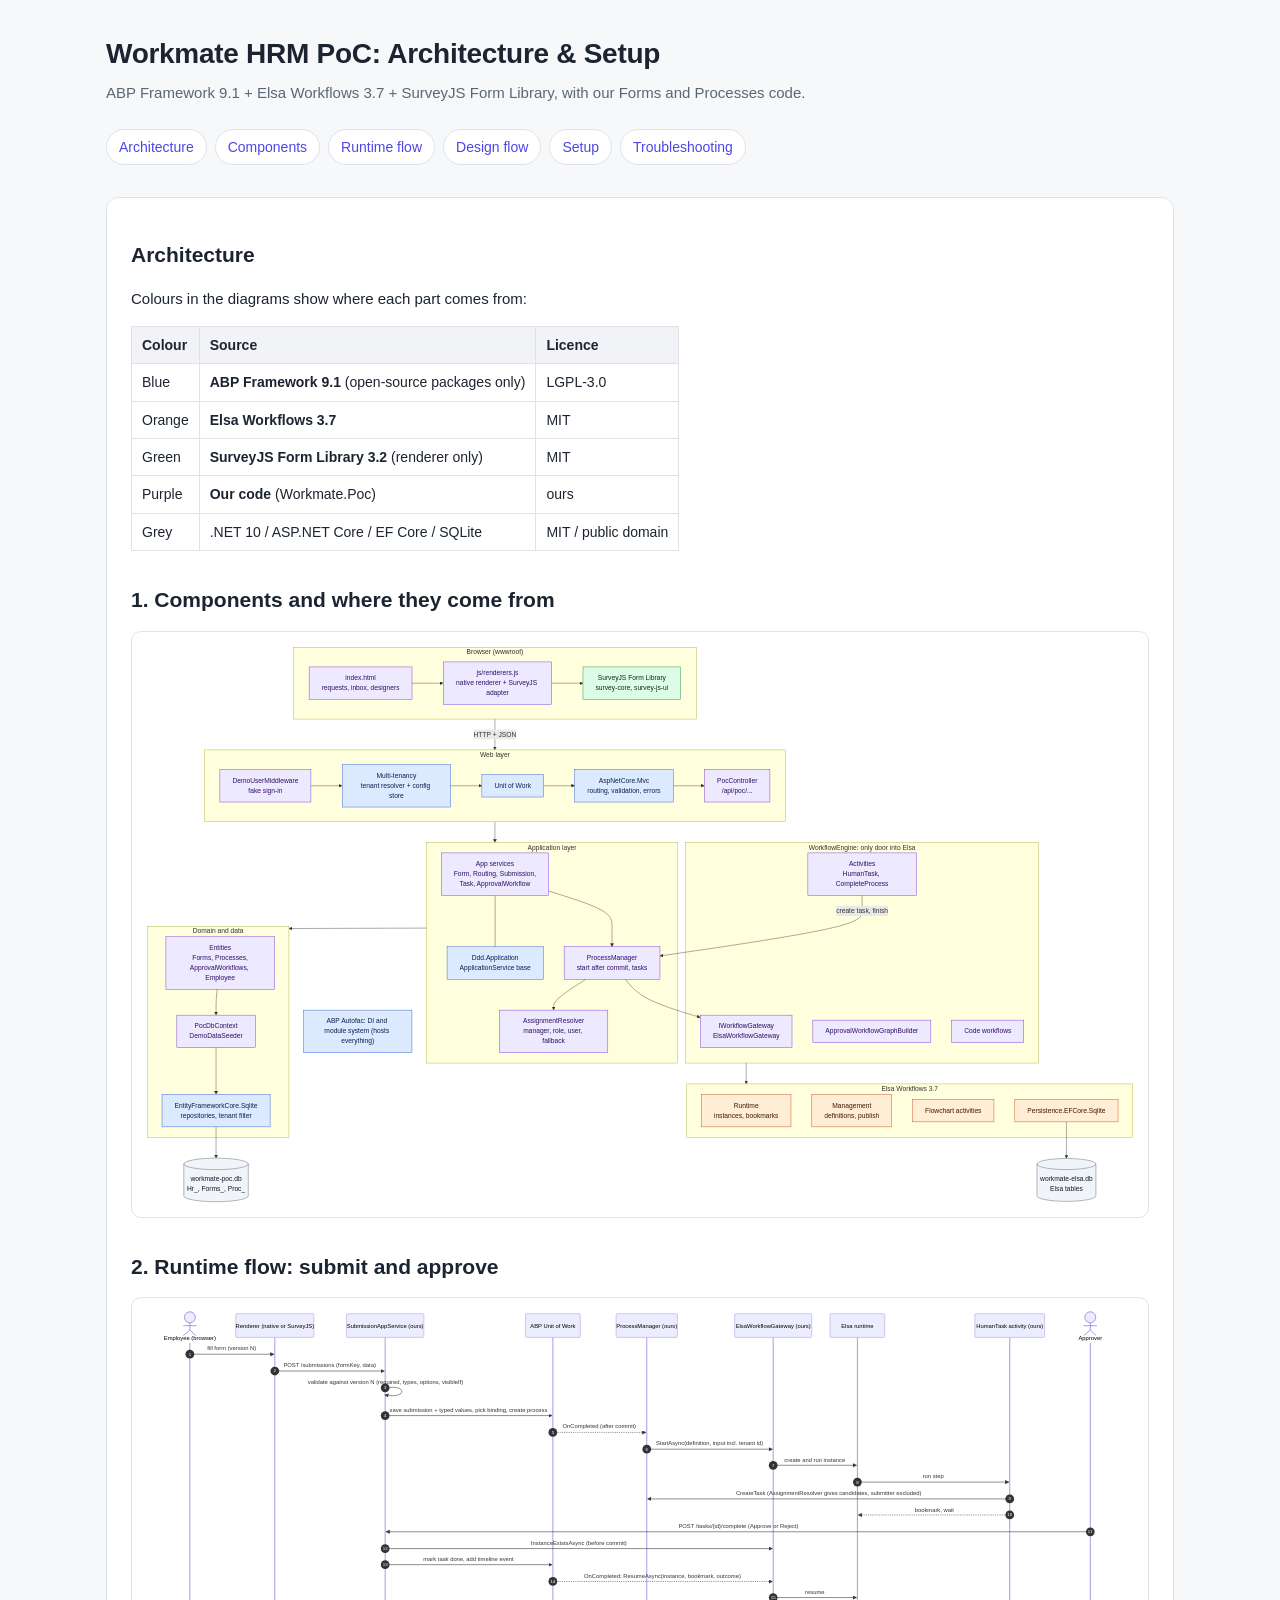
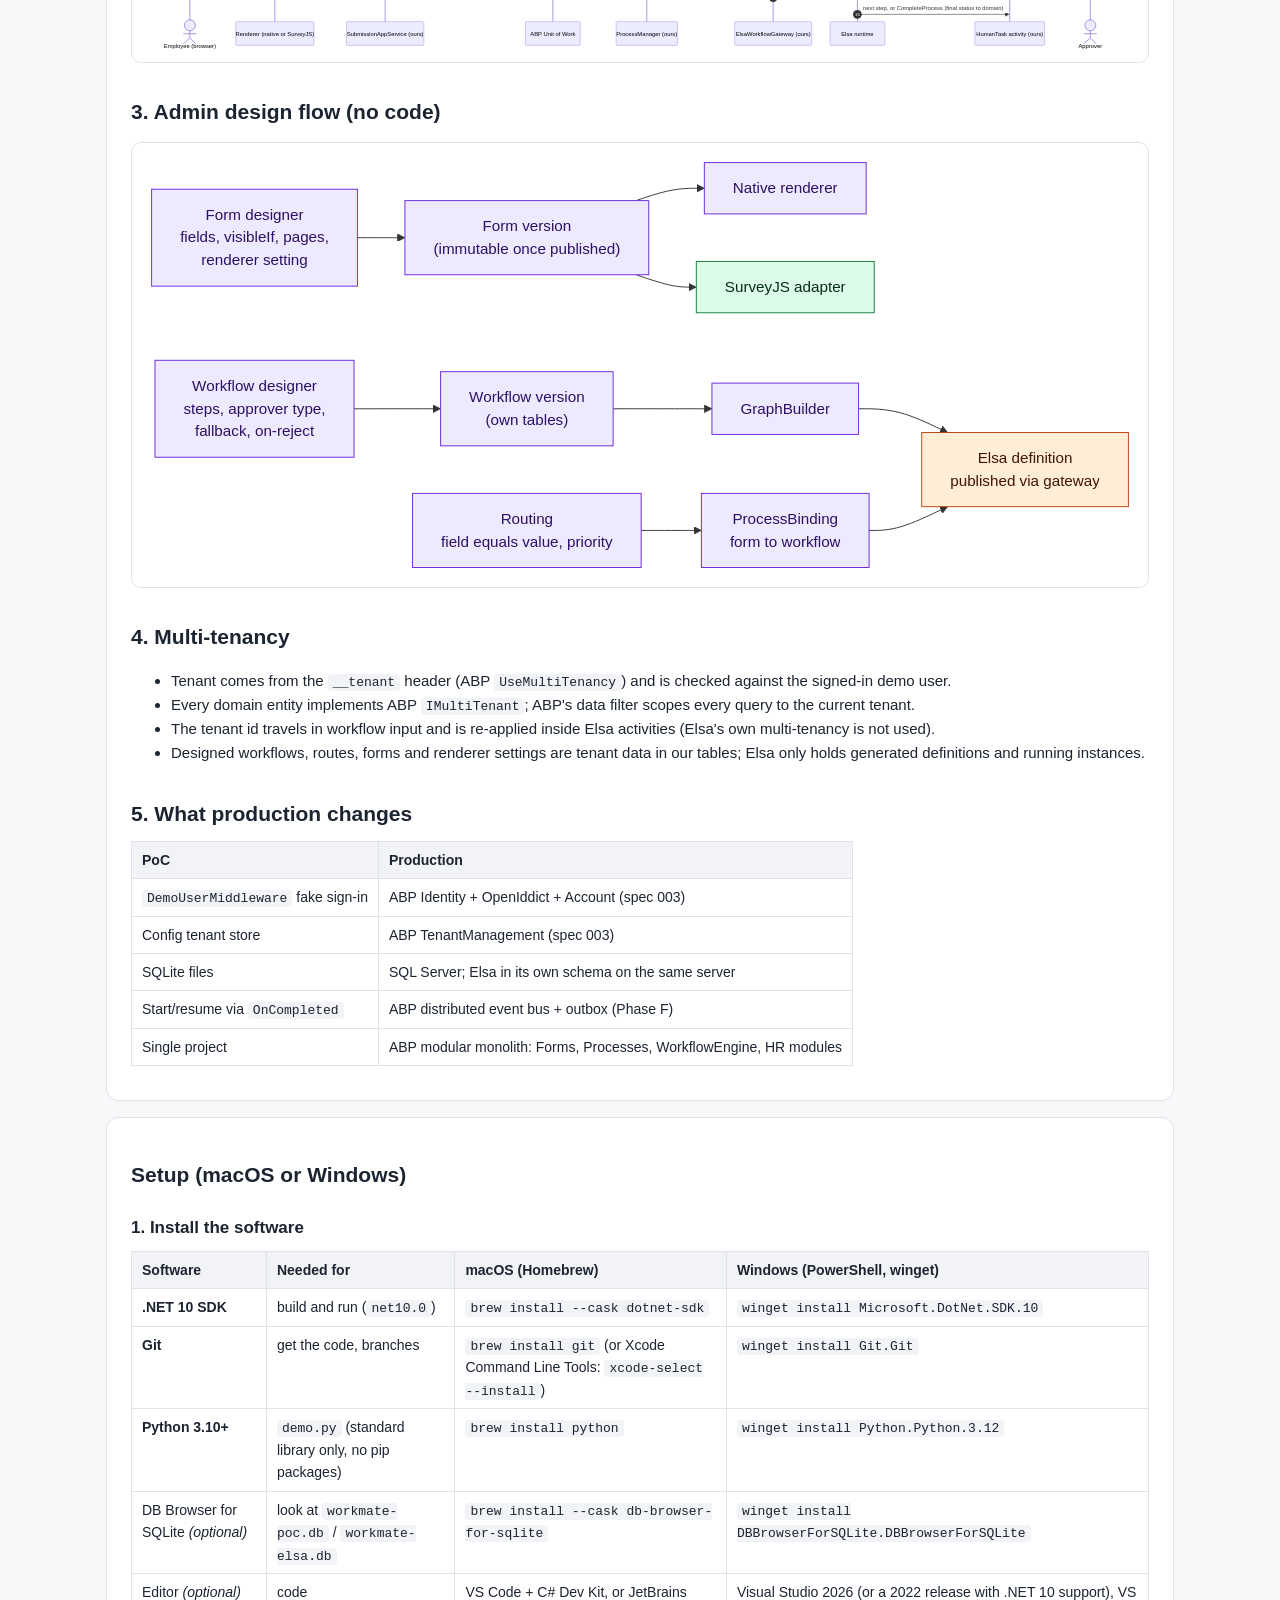
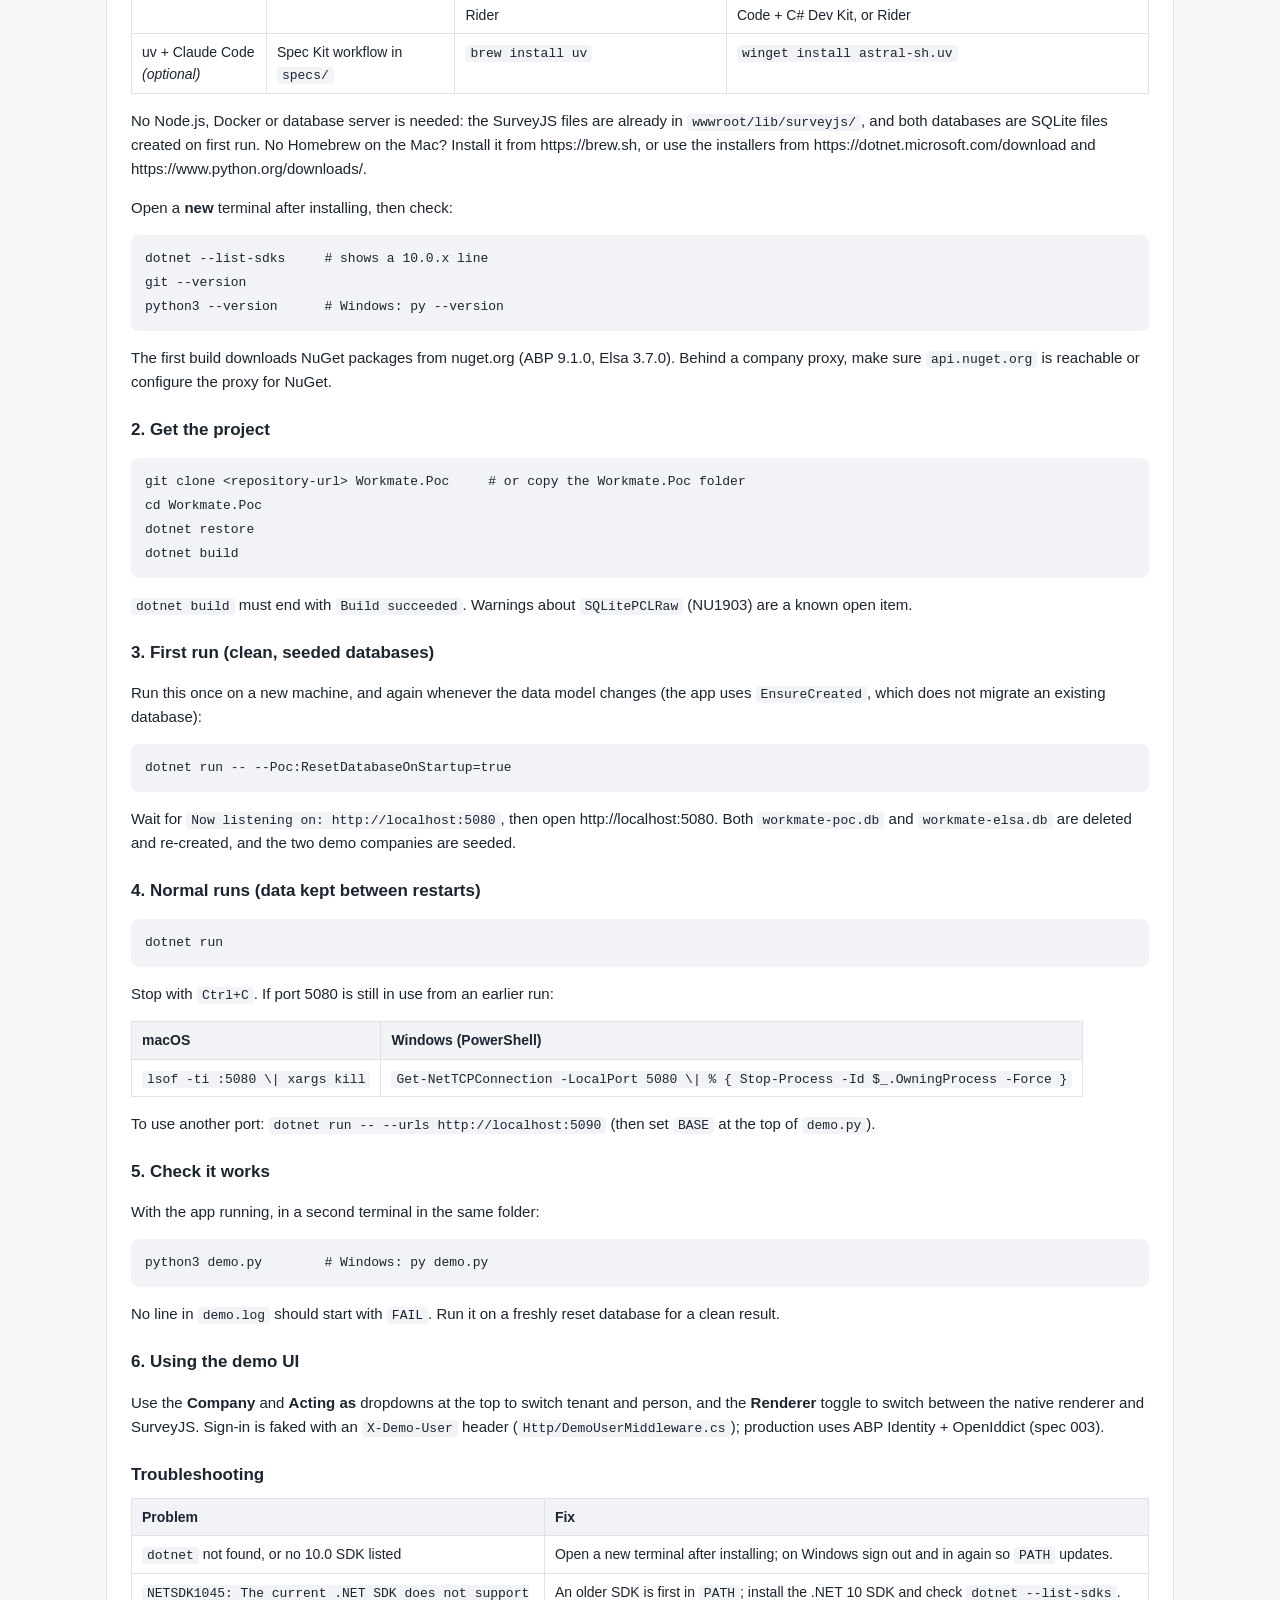
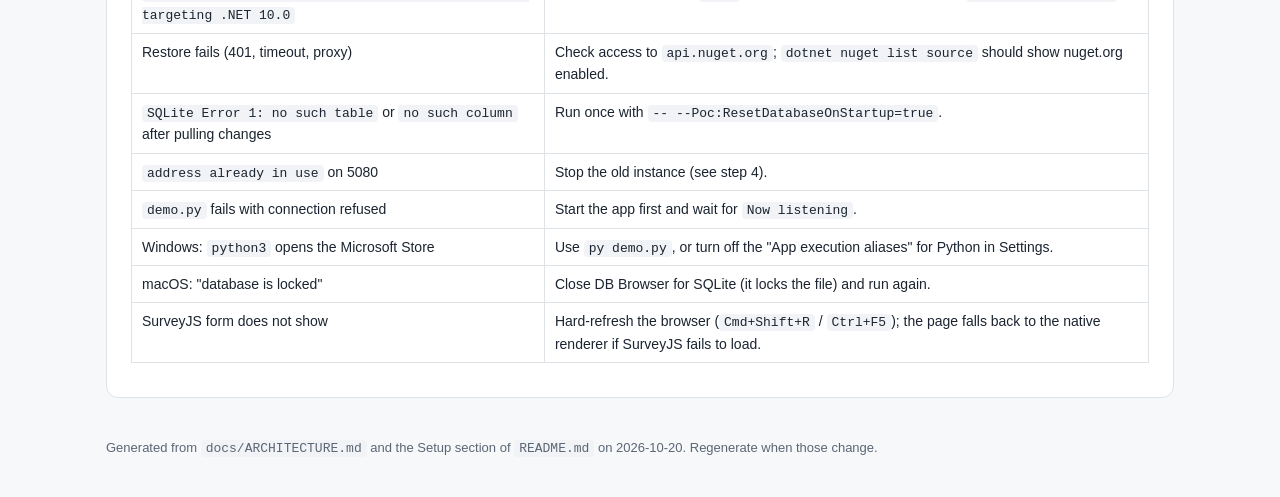
==== commit e36a3edc: "Phase H: real sign-in and client onboarding Replaces the fake X-Demo-User sign-in with real ABP Iden" ====
--- a/docs/architecture.html
+++ b/docs/architecture.html
@@ -36,7 +36,7 @@
 <body>
 <header>
 <h1>Workmate HRM PoC: Architecture &amp; Setup</h1>
-<p>ABP Framework 9.1 + Elsa Workflows 3.7 + SurveyJS Form Library, with our Forms and Processes code. Works offline; diagrams are embedded.</p>
+<p>ABP Framework 9.1 + Elsa Workflows 3.7 + SurveyJS Form Library, with our Forms and Processes code.</p>
 </header>
 <nav>
 <a href="#arch">Architecture</a>
